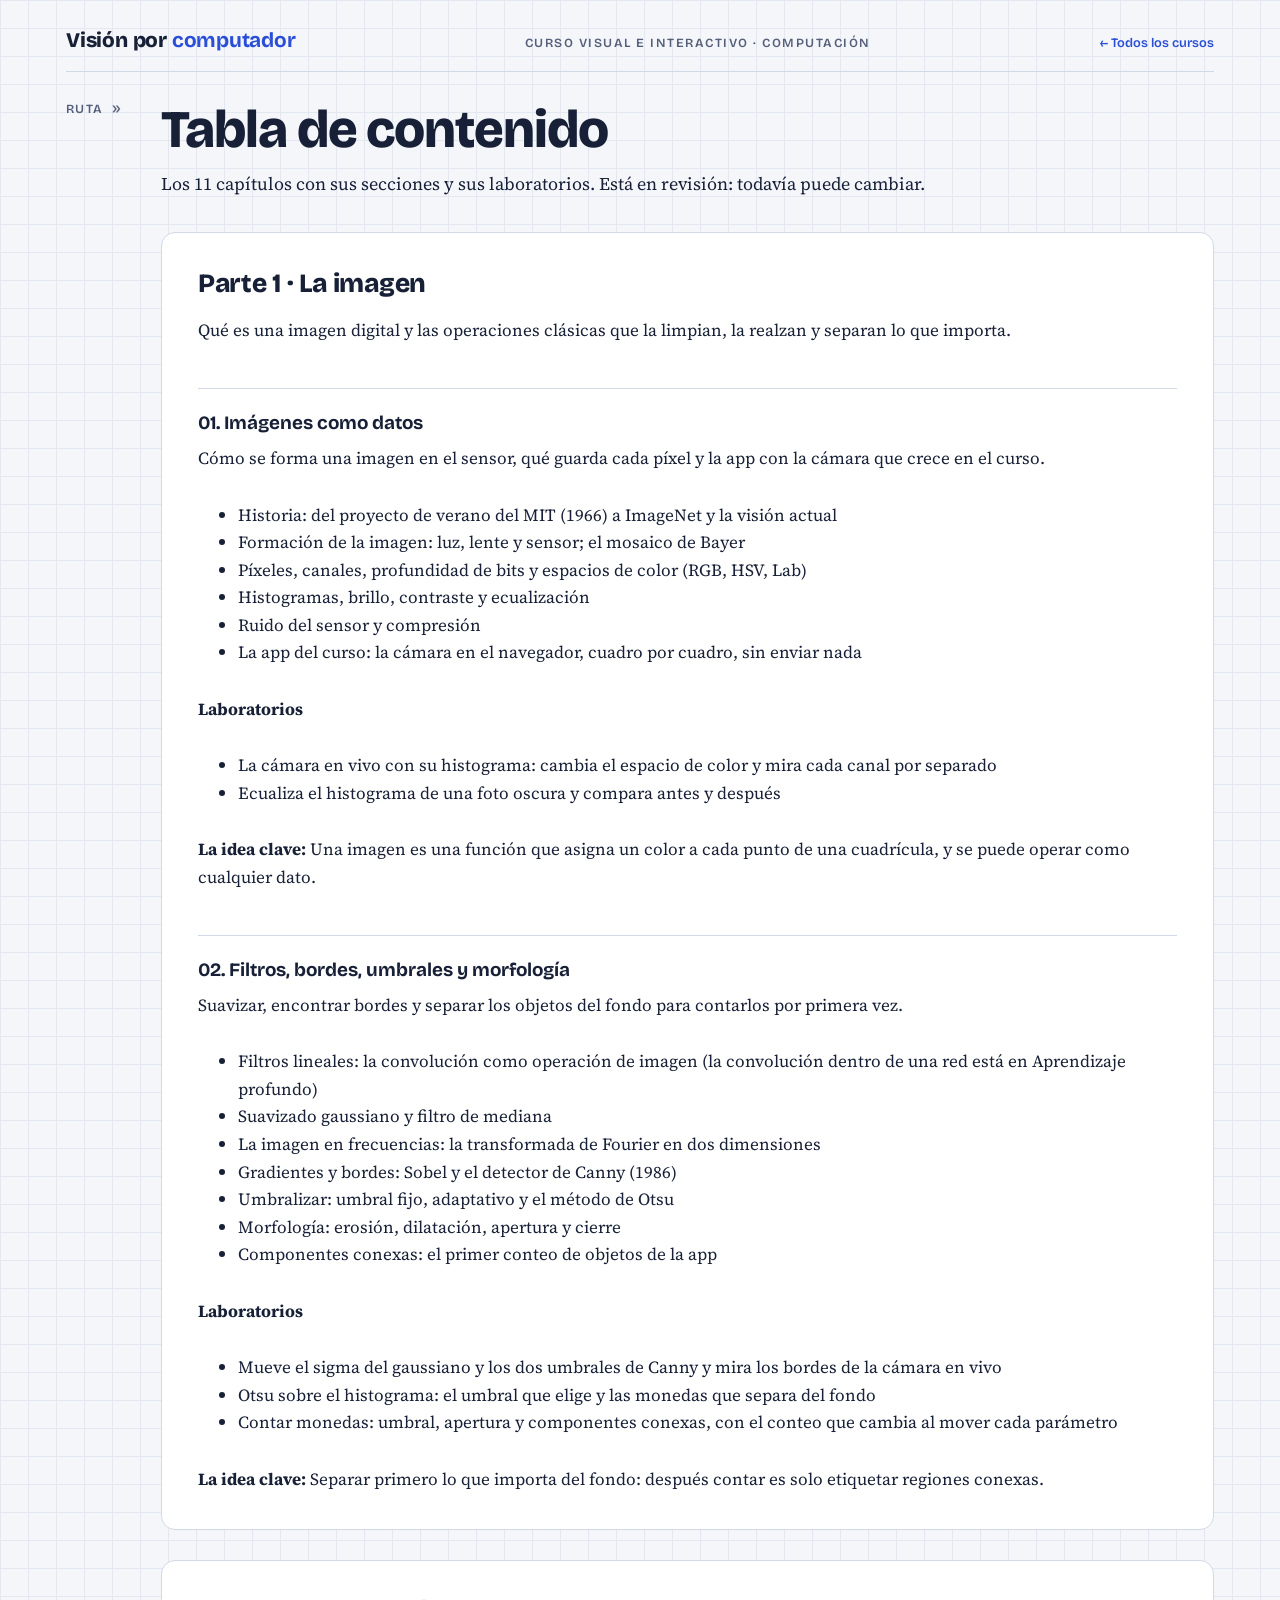
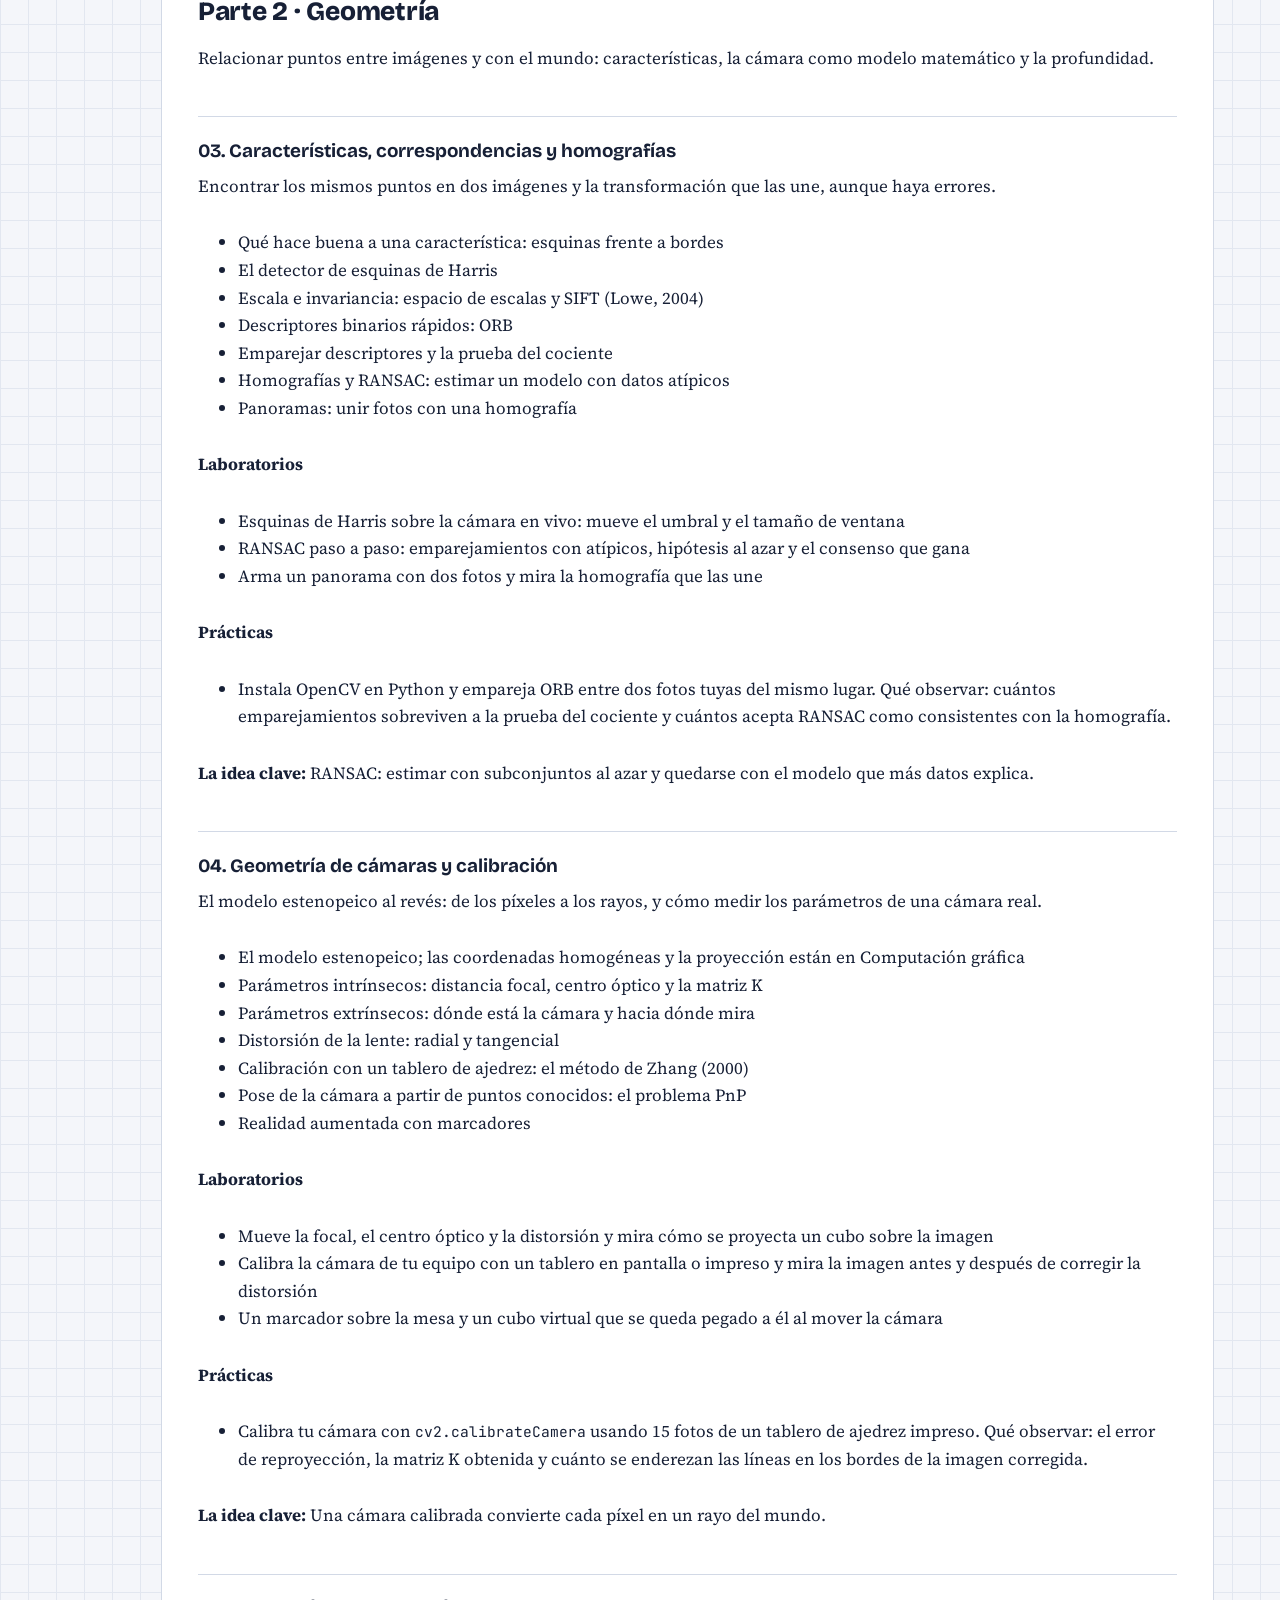
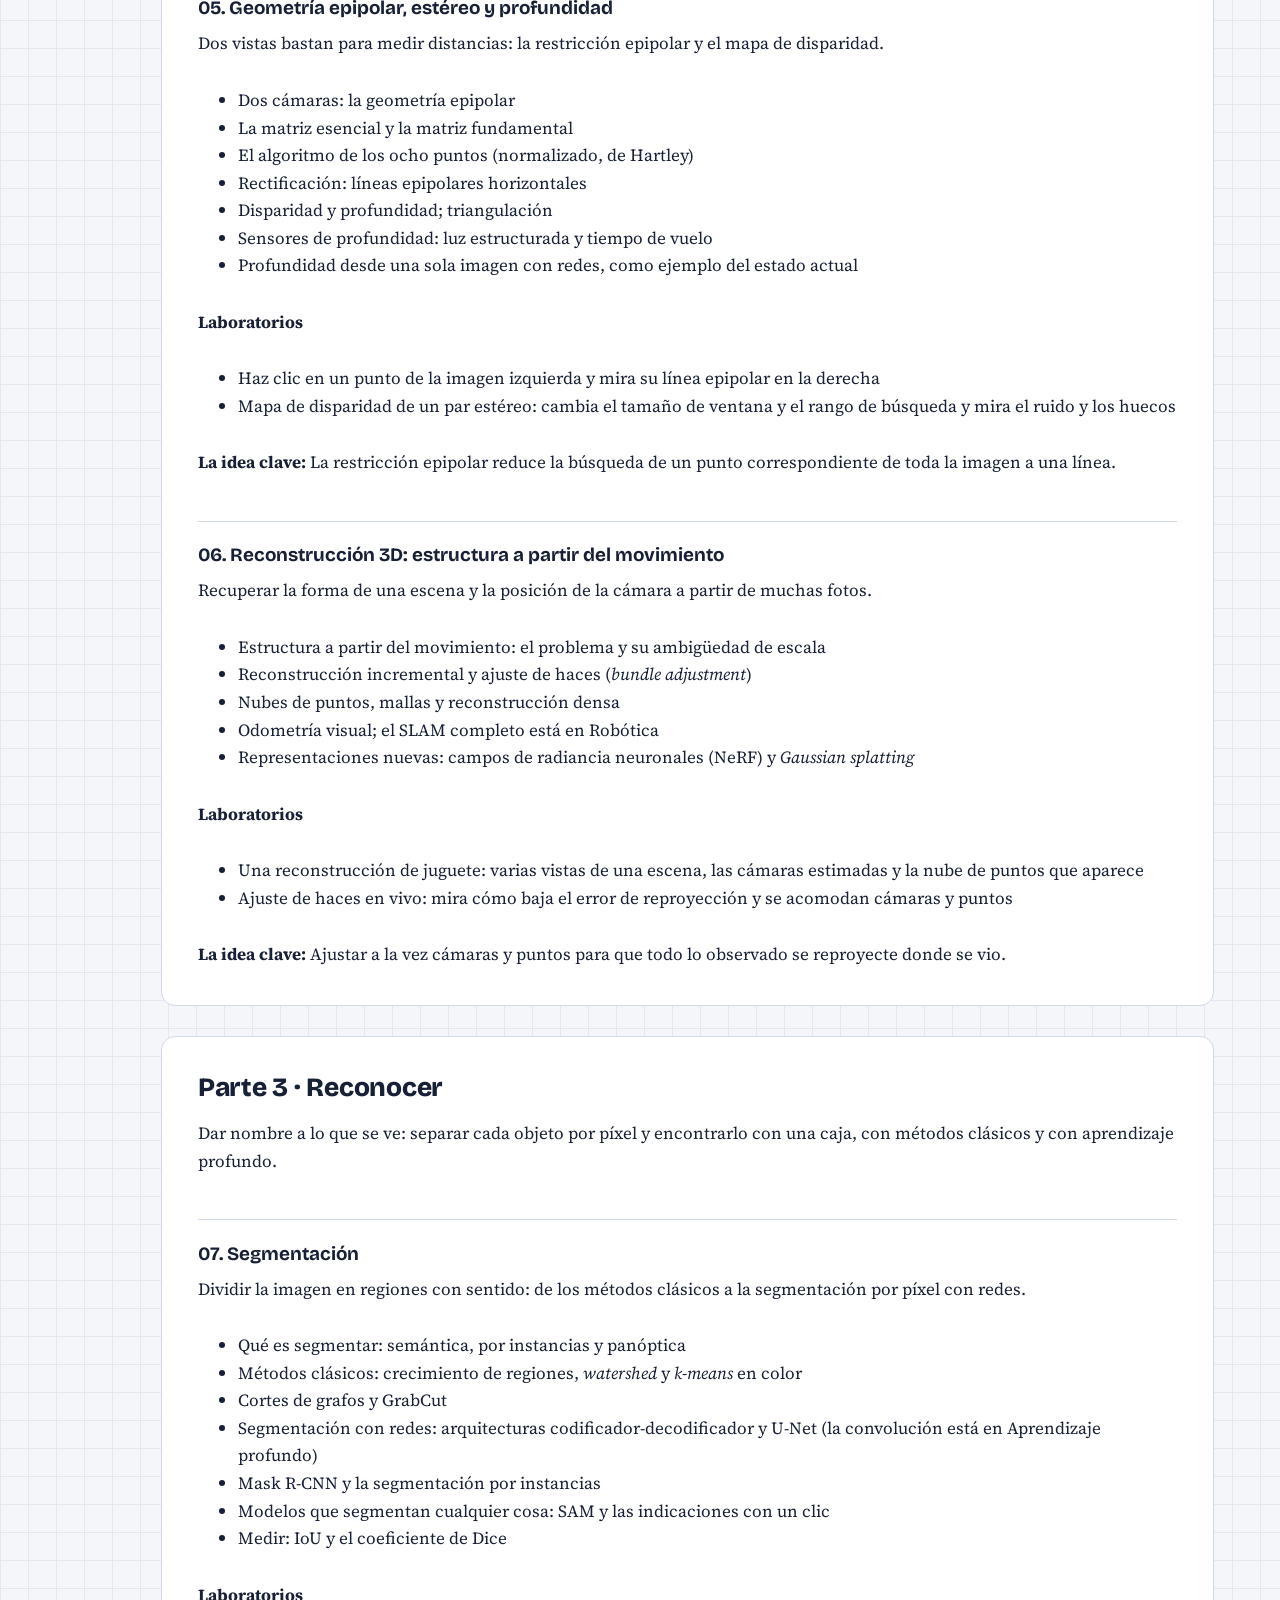
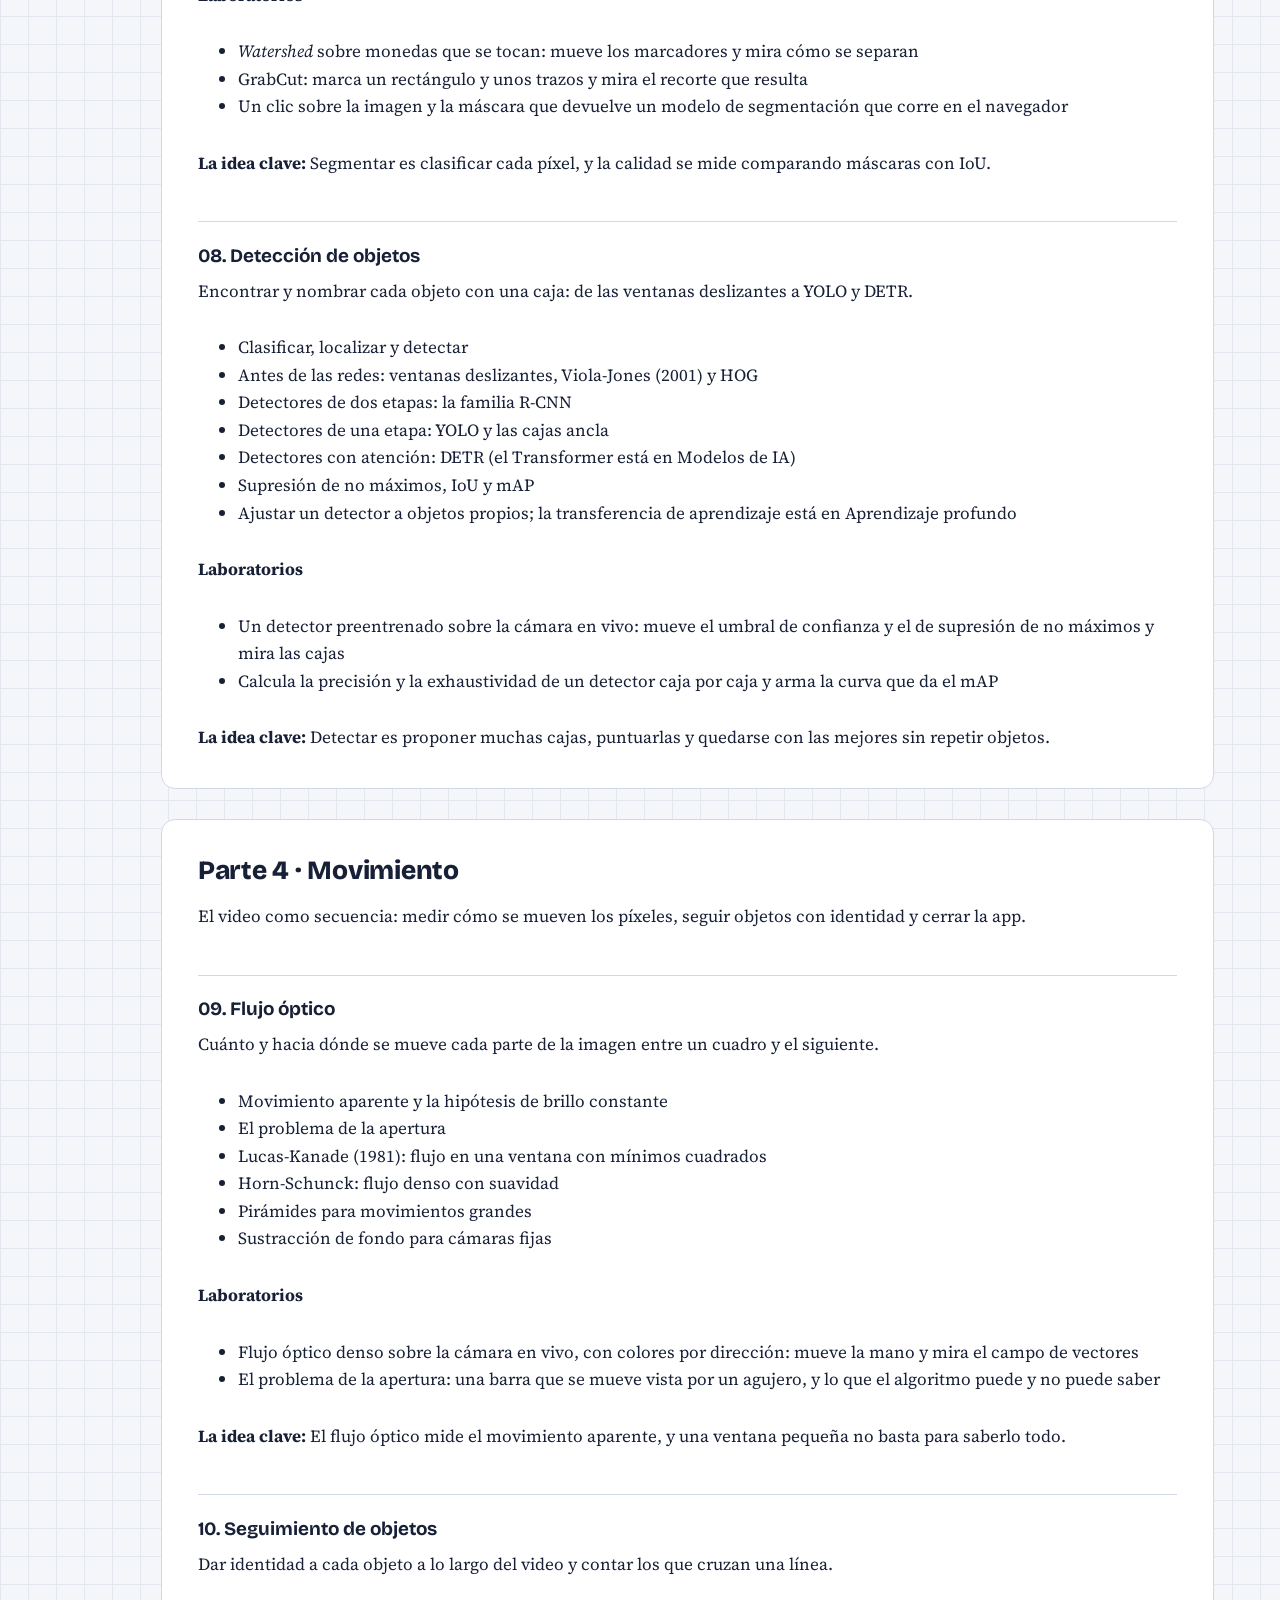
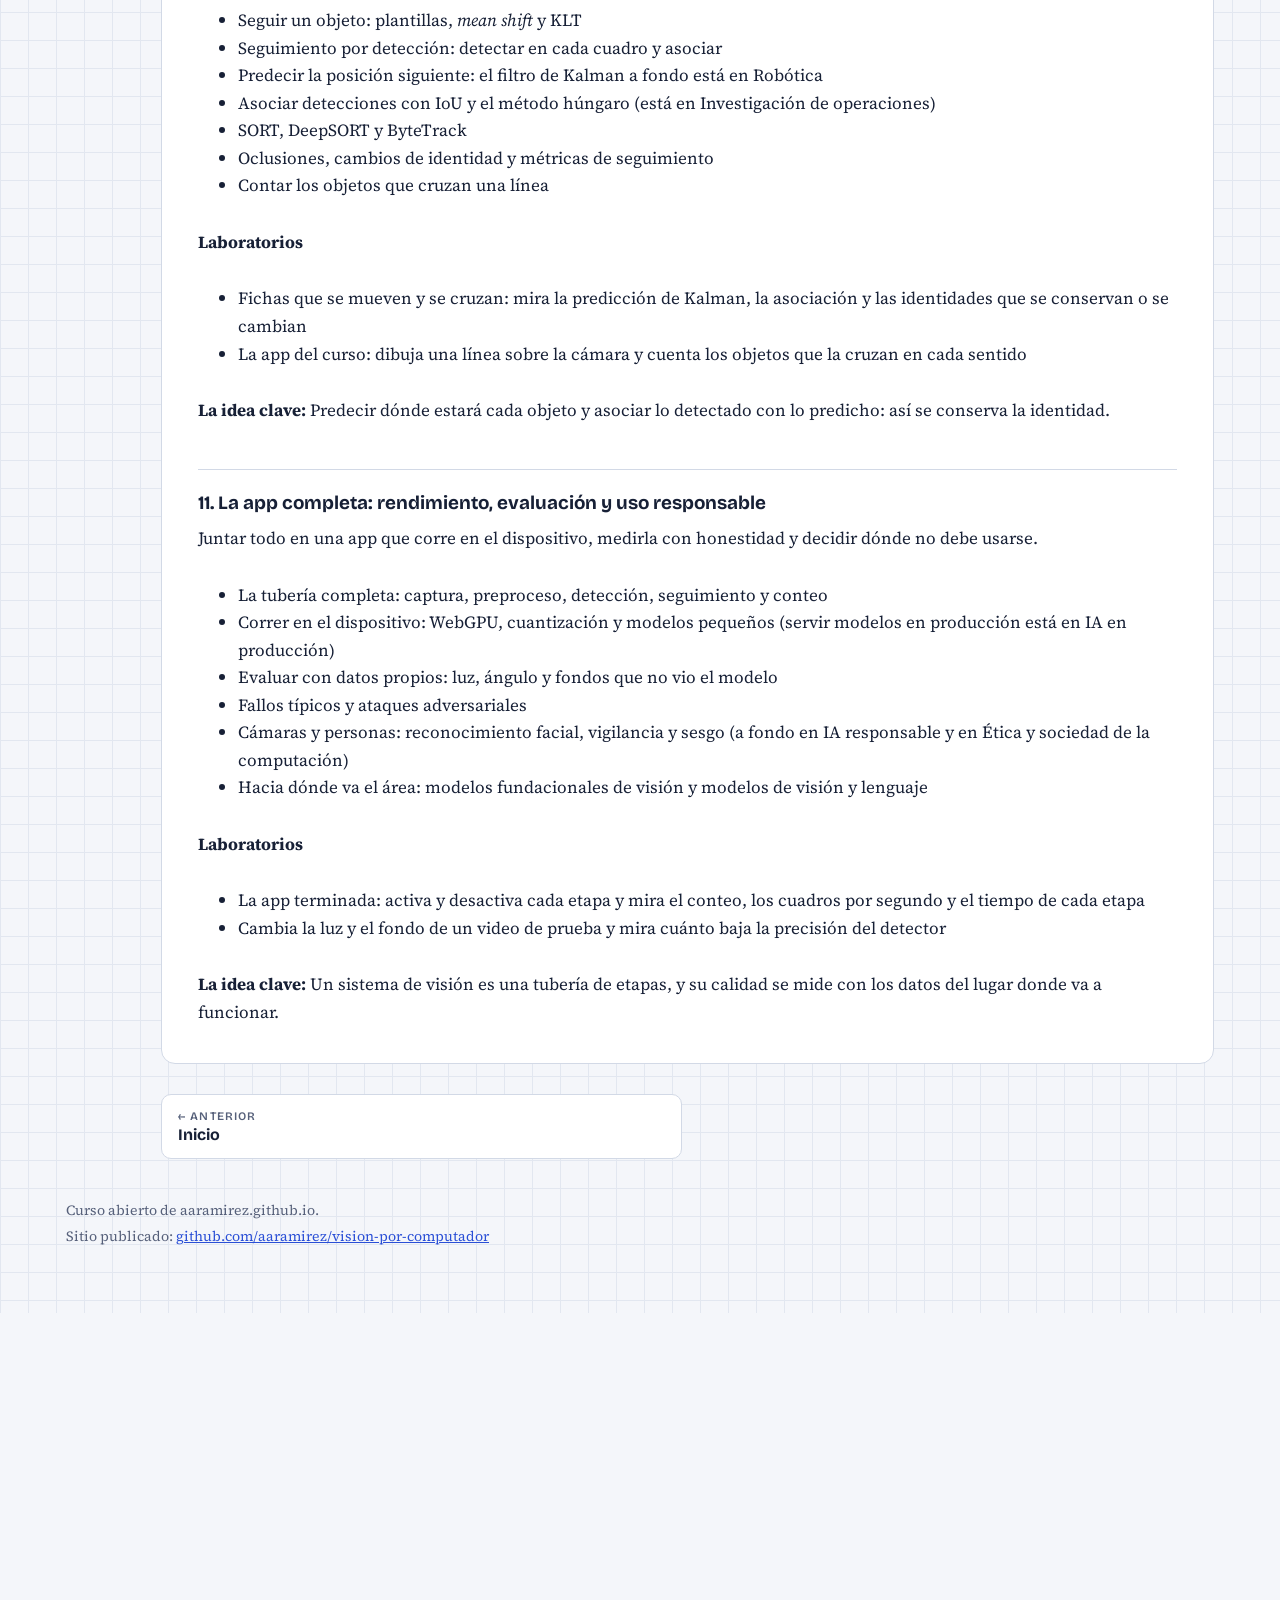
==== temario.html @ 4a485ded "Portada y tabla de contenido para revisión" ====
<!doctype html>
<html lang="es">
<head>
<!-- Google Tag Manager -->
<script>(function(w,d,s,l,i){w[l]=w[l]||[];w[l].push({'gtm.start':
new Date().getTime(),event:'gtm.js'});var f=d.getElementsByTagName(s)[0],
j=d.createElement(s),dl=l!='dataLayer'?'&l='+l:'';j.async=true;j.src=
'https://www.googletagmanager.com/gtm.js?id='+i+dl;f.parentNode.insertBefore(j,f);
})(window,document,'script','dataLayer','GTM-KX76XF8R');</script>
<!-- End Google Tag Manager -->
<meta charset="utf-8">
<meta name="viewport" content="width=device-width, initial-scale=1, viewport-fit=cover">
<title>Tabla de contenido · Visión por computador · Visión por computador</title>
<meta name="claude:viewport-fit-sides" content="cover">
<meta name="description" content="Cómo una computadora interpreta imágenes: filtros y bordes, características y correspondencias, geometría de cámaras y calibración, estéreo y reconstrucción 3D, flujo óptico, seguimiento, segmentación y detección de objetos, con una app que usa la cámara del lector.">
<link rel="preconnect" href="https://fonts.googleapis.com">
<link rel="preconnect" href="https://fonts.gstatic.com" crossorigin>
<link rel="stylesheet" href="https://fonts.googleapis.com/css2?family=Bricolage+Grotesque:opsz,wght@12..96,500;12..96,700;12..96,800&family=JetBrains+Mono:wght@400;600&family=Source+Serif+4:ital,opsz,wght@0,8..60,400;0,8..60,600;1,8..60,400;1,8..60,600&display=swap">
<link rel="stylesheet" href="assets/style.css">
</head>
<body>
<!-- Google Tag Manager (noscript) -->
<noscript><iframe src="https://www.googletagmanager.com/ns.html?id=GTM-KX76XF8R"
height="0" width="0" style="display:none;visibility:hidden"></iframe></noscript>
<!-- End Google Tag Manager (noscript) -->
<div class="wrap" data-page="temario">
<header class="topbar"><a class="brand" href="index.html">Visión por <b>computador</b></a><span class="eyebrow">Curso visual e interactivo · Computación</span><a class="al-sitio" href="https://aaramirez.github.io/">← Todos los cursos</a></header>
<div class="layout">
<nav class="toc" id="toc" aria-label="Ruta de aprendizaje"></nav>
<main>
<header class="page-head"><h1>Tabla de contenido</h1><p class="lede">Los 11 capítulos con sus secciones y sus laboratorios. Está en revisión: todavía puede cambiar.</p></header>
<section><h2>Parte 1 · La imagen</h2><div class="prose"><p>Qué es una imagen digital y las operaciones clásicas que la limpian, la realzan y separan lo que importa.</p><h3>01. Imágenes como datos</h3><p>Cómo se forma una imagen en el sensor, qué guarda cada píxel y la app con la cámara que crece en el curso.</p><ul><li>Historia: del proyecto de verano del MIT (1966) a ImageNet y la visión actual</li><li>Formación de la imagen: luz, lente y sensor; el mosaico de Bayer</li><li>Píxeles, canales, profundidad de bits y espacios de color (RGB, HSV, Lab)</li><li>Histogramas, brillo, contraste y ecualización</li><li>Ruido del sensor y compresión</li><li>La app del curso: la cámara en el navegador, cuadro por cuadro, sin enviar nada</li></ul><p><b>Laboratorios</b></p><ul><li>La cámara en vivo con su histograma: cambia el espacio de color y mira cada canal por separado</li><li>Ecualiza el histograma de una foto oscura y compara antes y después</li></ul><p><b>La idea clave:</b> Una imagen es una función que asigna un color a cada punto de una cuadrícula, y se puede operar como cualquier dato.</p><h3>02. Filtros, bordes, umbrales y morfología</h3><p>Suavizar, encontrar bordes y separar los objetos del fondo para contarlos por primera vez.</p><ul><li>Filtros lineales: la convolución como operación de imagen (la convolución dentro de una red está en Aprendizaje profundo)</li><li>Suavizado gaussiano y filtro de mediana</li><li>La imagen en frecuencias: la transformada de Fourier en dos dimensiones</li><li>Gradientes y bordes: Sobel y el detector de Canny (1986)</li><li>Umbralizar: umbral fijo, adaptativo y el método de Otsu</li><li>Morfología: erosión, dilatación, apertura y cierre</li><li>Componentes conexas: el primer conteo de objetos de la app</li></ul><p><b>Laboratorios</b></p><ul><li>Mueve el sigma del gaussiano y los dos umbrales de Canny y mira los bordes de la cámara en vivo</li><li>Otsu sobre el histograma: el umbral que elige y las monedas que separa del fondo</li><li>Contar monedas: umbral, apertura y componentes conexas, con el conteo que cambia al mover cada parámetro</li></ul><p><b>La idea clave:</b> Separar primero lo que importa del fondo: después contar es solo etiquetar regiones conexas.</p></div></section>
<section><h2>Parte 2 · Geometría</h2><div class="prose"><p>Relacionar puntos entre imágenes y con el mundo: características, la cámara como modelo matemático y la profundidad.</p><h3>03. Características, correspondencias y homografías</h3><p>Encontrar los mismos puntos en dos imágenes y la transformación que las une, aunque haya errores.</p><ul><li>Qué hace buena a una característica: esquinas frente a bordes</li><li>El detector de esquinas de Harris</li><li>Escala e invariancia: espacio de escalas y SIFT (Lowe, 2004)</li><li>Descriptores binarios rápidos: ORB</li><li>Emparejar descriptores y la prueba del cociente</li><li>Homografías y RANSAC: estimar un modelo con datos atípicos</li><li>Panoramas: unir fotos con una homografía</li></ul><p><b>Laboratorios</b></p><ul><li>Esquinas de Harris sobre la cámara en vivo: mueve el umbral y el tamaño de ventana</li><li>RANSAC paso a paso: emparejamientos con atípicos, hipótesis al azar y el consenso que gana</li><li>Arma un panorama con dos fotos y mira la homografía que las une</li></ul><p><b>Prácticas</b></p><ul><li>Instala OpenCV en Python y empareja ORB entre dos fotos tuyas del mismo lugar. Qué observar: cuántos emparejamientos sobreviven a la prueba del cociente y cuántos acepta RANSAC como consistentes con la homografía.</li></ul><p><b>La idea clave:</b> RANSAC: estimar con subconjuntos al azar y quedarse con el modelo que más datos explica.</p><h3>04. Geometría de cámaras y calibración</h3><p>El modelo estenopeico al revés: de los píxeles a los rayos, y cómo medir los parámetros de una cámara real.</p><ul><li>El modelo estenopeico; las coordenadas homogéneas y la proyección están en Computación gráfica</li><li>Parámetros intrínsecos: distancia focal, centro óptico y la matriz K</li><li>Parámetros extrínsecos: dónde está la cámara y hacia dónde mira</li><li>Distorsión de la lente: radial y tangencial</li><li>Calibración con un tablero de ajedrez: el método de Zhang (2000)</li><li>Pose de la cámara a partir de puntos conocidos: el problema PnP</li><li>Realidad aumentada con marcadores</li></ul><p><b>Laboratorios</b></p><ul><li>Mueve la focal, el centro óptico y la distorsión y mira cómo se proyecta un cubo sobre la imagen</li><li>Calibra la cámara de tu equipo con un tablero en pantalla o impreso y mira la imagen antes y después de corregir la distorsión</li><li>Un marcador sobre la mesa y un cubo virtual que se queda pegado a él al mover la cámara</li></ul><p><b>Prácticas</b></p><ul><li>Calibra tu cámara con <code>cv2.calibrateCamera</code> usando 15 fotos de un tablero de ajedrez impreso. Qué observar: el error de reproyección, la matriz K obtenida y cuánto se enderezan las líneas en los bordes de la imagen corregida.</li></ul><p><b>La idea clave:</b> Una cámara calibrada convierte cada píxel en un rayo del mundo.</p><h3>05. Geometría epipolar, estéreo y profundidad</h3><p>Dos vistas bastan para medir distancias: la restricción epipolar y el mapa de disparidad.</p><ul><li>Dos cámaras: la geometría epipolar</li><li>La matriz esencial y la matriz fundamental</li><li>El algoritmo de los ocho puntos (normalizado, de Hartley)</li><li>Rectificación: líneas epipolares horizontales</li><li>Disparidad y profundidad; triangulación</li><li>Sensores de profundidad: luz estructurada y tiempo de vuelo</li><li>Profundidad desde una sola imagen con redes, como ejemplo del estado actual</li></ul><p><b>Laboratorios</b></p><ul><li>Haz clic en un punto de la imagen izquierda y mira su línea epipolar en la derecha</li><li>Mapa de disparidad de un par estéreo: cambia el tamaño de ventana y el rango de búsqueda y mira el ruido y los huecos</li></ul><p><b>La idea clave:</b> La restricción epipolar reduce la búsqueda de un punto correspondiente de toda la imagen a una línea.</p><h3>06. Reconstrucción 3D: estructura a partir del movimiento</h3><p>Recuperar la forma de una escena y la posición de la cámara a partir de muchas fotos.</p><ul><li>Estructura a partir del movimiento: el problema y su ambigüedad de escala</li><li>Reconstrucción incremental y ajuste de haces (<i>bundle adjustment</i>)</li><li>Nubes de puntos, mallas y reconstrucción densa</li><li>Odometría visual; el SLAM completo está en Robótica</li><li>Representaciones nuevas: campos de radiancia neuronales (NeRF) y <i>Gaussian splatting</i></li></ul><p><b>Laboratorios</b></p><ul><li>Una reconstrucción de juguete: varias vistas de una escena, las cámaras estimadas y la nube de puntos que aparece</li><li>Ajuste de haces en vivo: mira cómo baja el error de reproyección y se acomodan cámaras y puntos</li></ul><p><b>La idea clave:</b> Ajustar a la vez cámaras y puntos para que todo lo observado se reproyecte donde se vio.</p></div></section>
<section><h2>Parte 3 · Reconocer</h2><div class="prose"><p>Dar nombre a lo que se ve: separar cada objeto por píxel y encontrarlo con una caja, con métodos clásicos y con aprendizaje profundo.</p><h3>07. Segmentación</h3><p>Dividir la imagen en regiones con sentido: de los métodos clásicos a la segmentación por píxel con redes.</p><ul><li>Qué es segmentar: semántica, por instancias y panóptica</li><li>Métodos clásicos: crecimiento de regiones, <i>watershed</i> y <i>k-means</i> en color</li><li>Cortes de grafos y GrabCut</li><li>Segmentación con redes: arquitecturas codificador-decodificador y U-Net (la convolución está en Aprendizaje profundo)</li><li>Mask R-CNN y la segmentación por instancias</li><li>Modelos que segmentan cualquier cosa: SAM y las indicaciones con un clic</li><li>Medir: IoU y el coeficiente de Dice</li></ul><p><b>Laboratorios</b></p><ul><li><i>Watershed</i> sobre monedas que se tocan: mueve los marcadores y mira cómo se separan</li><li>GrabCut: marca un rectángulo y unos trazos y mira el recorte que resulta</li><li>Un clic sobre la imagen y la máscara que devuelve un modelo de segmentación que corre en el navegador</li></ul><p><b>La idea clave:</b> Segmentar es clasificar cada píxel, y la calidad se mide comparando máscaras con IoU.</p><h3>08. Detección de objetos</h3><p>Encontrar y nombrar cada objeto con una caja: de las ventanas deslizantes a YOLO y DETR.</p><ul><li>Clasificar, localizar y detectar</li><li>Antes de las redes: ventanas deslizantes, Viola-Jones (2001) y HOG</li><li>Detectores de dos etapas: la familia R-CNN</li><li>Detectores de una etapa: YOLO y las cajas ancla</li><li>Detectores con atención: DETR (el Transformer está en Modelos de IA)</li><li>Supresión de no máximos, IoU y mAP</li><li>Ajustar un detector a objetos propios; la transferencia de aprendizaje está en Aprendizaje profundo</li></ul><p><b>Laboratorios</b></p><ul><li>Un detector preentrenado sobre la cámara en vivo: mueve el umbral de confianza y el de supresión de no máximos y mira las cajas</li><li>Calcula la precisión y la exhaustividad de un detector caja por caja y arma la curva que da el mAP</li></ul><p><b>La idea clave:</b> Detectar es proponer muchas cajas, puntuarlas y quedarse con las mejores sin repetir objetos.</p></div></section>
<section><h2>Parte 4 · Movimiento</h2><div class="prose"><p>El video como secuencia: medir cómo se mueven los píxeles, seguir objetos con identidad y cerrar la app.</p><h3>09. Flujo óptico</h3><p>Cuánto y hacia dónde se mueve cada parte de la imagen entre un cuadro y el siguiente.</p><ul><li>Movimiento aparente y la hipótesis de brillo constante</li><li>El problema de la apertura</li><li>Lucas-Kanade (1981): flujo en una ventana con mínimos cuadrados</li><li>Horn-Schunck: flujo denso con suavidad</li><li>Pirámides para movimientos grandes</li><li>Sustracción de fondo para cámaras fijas</li></ul><p><b>Laboratorios</b></p><ul><li>Flujo óptico denso sobre la cámara en vivo, con colores por dirección: mueve la mano y mira el campo de vectores</li><li>El problema de la apertura: una barra que se mueve vista por un agujero, y lo que el algoritmo puede y no puede saber</li></ul><p><b>La idea clave:</b> El flujo óptico mide el movimiento aparente, y una ventana pequeña no basta para saberlo todo.</p><h3>10. Seguimiento de objetos</h3><p>Dar identidad a cada objeto a lo largo del video y contar los que cruzan una línea.</p><ul><li>Seguir un objeto: plantillas, <i>mean shift</i> y KLT</li><li>Seguimiento por detección: detectar en cada cuadro y asociar</li><li>Predecir la posición siguiente: el filtro de Kalman a fondo está en Robótica</li><li>Asociar detecciones con IoU y el método húngaro (está en Investigación de operaciones)</li><li>SORT, DeepSORT y ByteTrack</li><li>Oclusiones, cambios de identidad y métricas de seguimiento</li><li>Contar los objetos que cruzan una línea</li></ul><p><b>Laboratorios</b></p><ul><li>Fichas que se mueven y se cruzan: mira la predicción de Kalman, la asociación y las identidades que se conservan o se cambian</li><li>La app del curso: dibuja una línea sobre la cámara y cuenta los objetos que la cruzan en cada sentido</li></ul><p><b>La idea clave:</b> Predecir dónde estará cada objeto y asociar lo detectado con lo predicho: así se conserva la identidad.</p><h3>11. La app completa: rendimiento, evaluación y uso responsable</h3><p>Juntar todo en una app que corre en el dispositivo, medirla con honestidad y decidir dónde no debe usarse.</p><ul><li>La tubería completa: captura, preproceso, detección, seguimiento y conteo</li><li>Correr en el dispositivo: WebGPU, cuantización y modelos pequeños (servir modelos en producción está en IA en producción)</li><li>Evaluar con datos propios: luz, ángulo y fondos que no vio el modelo</li><li>Fallos típicos y ataques adversariales</li><li>Cámaras y personas: reconocimiento facial, vigilancia y sesgo (a fondo en IA responsable y en Ética y sociedad de la computación)</li><li>Hacia dónde va el área: modelos fundacionales de visión y modelos de visión y lenguaje</li></ul><p><b>Laboratorios</b></p><ul><li>La app terminada: activa y desactiva cada etapa y mira el conteo, los cuadros por segundo y el tiempo de cada etapa</li><li>Cambia la luz y el fondo de un video de prueba y mira cuánto baja la precisión del detector</li></ul><p><b>La idea clave:</b> Un sistema de visión es una tubería de etapas, y su calidad se mide con los datos del lugar donde va a funcionar.</p></div></section>
<nav class="pager" id="pager" aria-label="Capítulo anterior y siguiente"></nav>
</main>
</div>
<footer><span>Curso abierto de aaramirez.github.io.</span><span>Sitio publicado: <a href="https://github.com/aaramirez/vision-por-computador" target="_blank" rel="noopener">github.com/aaramirez/vision-por-computador</a></span></footer>
</div>
<script src="assets/lab.js"></script>

</body>
</html>
---- assets/style.css ----
/* Cuaderno cuadriculado: índice lateral fijo (ruta de aprendizaje) + columna de lectura con laboratorios interactivos */
:root{
  --paper:#f4f6fa; --card:#ffffff; --ink:#172036; --muted:#56607a; --line:#d2d9e6; --grid:#e2e7f0;
  --accent:#2a4fd6; --accent-soft:#e4eaff; --warm:#d4492f; --warm-soft:#fde7e1; --good:#16845a; --good-soft:#dff3ea;
  --mark:rgba(255,206,46,.5);
  --f-display:"Bricolage Grotesque","Segoe UI",system-ui,sans-serif;
  --f-body:"Source Serif 4",Georgia,"Times New Roman",serif;
  --f-mono:"JetBrains Mono",ui-monospace,Consolas,monospace;
}
@media (prefers-color-scheme: dark){
  :root:not([data-theme="light"]){
    --paper:#0e1422; --card:#151d2f; --ink:#e5eaf6; --muted:#9ba6c3; --line:#2b3651; --grid:#1b2438;
    --accent:#8aa4ff; --accent-soft:#1e2a4d; --warm:#ff8166; --warm-soft:#3a2026; --good:#55cf98; --good-soft:#163328;
    --mark:rgba(240,196,40,.32); color-scheme:dark;
  }
}
:root[data-theme="dark"]{
  --paper:#0e1422; --card:#151d2f; --ink:#e5eaf6; --muted:#9ba6c3; --line:#2b3651; --grid:#1b2438;
  --accent:#8aa4ff; --accent-soft:#1e2a4d; --warm:#ff8166; --warm-soft:#3a2026; --good:#55cf98; --good-soft:#163328;
  --mark:rgba(240,196,40,.32); color-scheme:dark;
}
*{box-sizing:border-box}
html{scroll-behavior:smooth;scroll-padding-top:72px}
@media (prefers-reduced-motion: reduce){html{scroll-behavior:auto}}
body{
  margin:0;background-color:var(--paper);color:var(--ink);
  background-image:linear-gradient(var(--grid) 1px,transparent 1px),linear-gradient(90deg,var(--grid) 1px,transparent 1px);
  background-size:28px 28px;
  font:400 17px/1.62 var(--f-body);
}
body::before{content:"";position:fixed;inset:0 0 auto;height:env(safe-area-inset-top,0px);z-index:10;background:var(--paper)}
a{color:var(--accent)}
a:focus-visible,button:focus-visible,input:focus-visible,summary:focus-visible{outline:2px solid var(--accent);outline-offset:2px;border-radius:4px}
.wrap{max-width:1180px;margin:0 auto;padding-left:max(16px,env(safe-area-inset-left,0px));padding-right:max(16px,env(safe-area-inset-right,0px));padding-block:28px 64px}
h1,h2,h3{font-family:var(--f-display);text-wrap:balance;line-height:1.12;margin:0}
h1{font-size:clamp(2rem,5vw,3.3rem);font-weight:800;letter-spacing:-.02em}
h2{font-size:clamp(1.6rem,3.4vw,2.2rem);font-weight:800;letter-spacing:-.01em}
h3{font-size:1.18rem;font-weight:700}
p{margin:0}
var,.v{font-family:var(--f-body);font-style:italic}
.bf{font-weight:700;font-style:normal}
code,.mono{font-family:var(--f-mono);font-size:.86em}
.hl{background:linear-gradient(transparent 58%,var(--mark) 58%);padding:0 .1em}
.eyebrow{font-family:var(--f-display);font-weight:600;font-size:.78rem;letter-spacing:.12em;text-transform:uppercase;color:var(--muted)}

/* Hero */
.hero{display:grid;gap:18px;padding-block:12px 34px}
.hero .lede{font-size:1.15rem;color:var(--ink)}
.eq-hero{display:flex;flex-wrap:wrap;align-items:flex-start;gap:6px 10px;margin-top:8px;padding:22px 20px 16px;background:var(--card);border:1px solid var(--line);border-radius:12px}
.eq-hero .op{font:400 clamp(2rem,6vw,3.4rem)/1 var(--f-body);color:var(--muted);padding-top:2px}
.tk{display:grid;justify-items:center;gap:6px;text-decoration:none;color:var(--ink);padding:2px 6px 6px;border-radius:8px;transition:background .15s}
.tk:hover{background:var(--accent-soft)}
.tk .sym{font:italic 600 clamp(2rem,6vw,3.4rem)/1 var(--f-body);color:var(--accent)}
.tk .sym.bf{font-style:normal}
.tk .lab{font:600 .72rem/1.2 var(--f-display);letter-spacing:.06em;text-transform:uppercase;color:var(--muted);text-align:center;border-top:2px solid var(--accent);padding-top:5px}
.eq-hero .train{flex-basis:100%;font-size:.98rem;color:var(--muted);border-top:1px dashed var(--line);padding-top:12px;margin-top:6px}

/* Layout */
.layout{display:grid;grid-template-columns:230px minmax(0,1fr);gap:40px;align-items:start}
.toc{position:sticky;top:calc(env(safe-area-inset-top,0px) + 16px);display:grid;gap:14px;font-family:var(--f-display)}
.toc ol{list-style:none;margin:0;padding:0;display:grid;gap:2px}
.toc a{display:grid;grid-template-columns:28px 1fr 16px;align-items:center;gap:6px;padding:7px 8px;border-radius:7px;color:var(--ink);text-decoration:none;font-size:.95rem;font-weight:500}
.toc a:hover{background:var(--card)}
.toc a.active{background:var(--card);box-shadow:inset 3px 0 0 var(--accent)}
.toc .n{font-family:var(--f-mono);font-size:.75rem;color:var(--muted)}
.toc .ck{width:14px;height:14px;border-radius:50%;border:1.5px solid var(--line)}
.toc a.done .ck{background:var(--good);border-color:var(--good)}
.prog{display:grid;gap:6px;font-size:.82rem;color:var(--muted)}
.prog .bar{height:6px;background:var(--line);border-radius:3px;overflow:hidden}
.prog .bar i{display:block;height:100%;width:0;background:var(--good);transition:width .3s}
@media (max-width:900px){
  .layout{grid-template-columns:minmax(0,1fr);gap:20px}
  .toc{top:env(safe-area-inset-top,0px);z-index:5;background:var(--paper);margin-inline:-16px;padding:8px 16px;border-bottom:1px solid var(--line)}
  .toc .ruta>summary{display:flex;align-items:baseline;gap:10px;cursor:pointer;padding:4px 0}
  .toc .ruta>summary .aqui{min-width:0;font-size:.92rem;font-weight:600;color:var(--ink);white-space:nowrap;overflow:hidden;text-overflow:ellipsis}
  .toc .ruta>summary::after{content:"▾";margin-left:auto;color:var(--muted)}
  .toc .ruta[open]>summary::after{content:"▴"}
  .toc .ruta[open]{max-height:72vh;overflow-y:auto;padding-bottom:8px}
}

/* Secciones */
main{display:grid;gap:30px;min-width:0}
section{background:var(--card);border:1px solid var(--line);border-radius:14px;padding:clamp(20px,4vw,36px);display:grid;gap:18px;min-width:0}
.sec-head{display:grid;gap:6px}
.sec-head .num{font:600 .8rem var(--f-mono);color:var(--accent)}
.prose{display:grid;gap:12px}
.cards{display:grid;grid-template-columns:repeat(auto-fit,minmax(min(100%,200px),1fr));gap:12px}
.fact{border:1px solid var(--line);border-radius:10px;padding:14px 16px;display:grid;gap:6px;align-content:start;background:var(--paper)}
.fact h3{font-size:1rem}
.fact .ex{font-family:var(--f-mono);font-size:.85rem;color:var(--accent)}
.fact p{font-size:.94rem}
.eq{font-size:1.25rem;padding:12px 16px;background:var(--paper);border-radius:8px;overflow-x:auto;white-space:nowrap}
.eq small{font-size:.8rem;color:var(--muted);font-family:var(--f-display);margin-left:10px;white-space:normal}
.ml{border-left:4px solid var(--good);background:var(--good-soft);padding:12px 16px;border-radius:0 8px 8px 0;display:grid;gap:4px}
.ml>b{font-family:var(--f-display);font-size:.78rem;letter-spacing:.1em;text-transform:uppercase;color:var(--good)}
.tbl{overflow-x:auto}
table{border-collapse:collapse;width:100%;font-size:.94rem}
th,td{text-align:left;padding:8px 10px;border-bottom:1px solid var(--line);vertical-align:top}
th{font-family:var(--f-display);font-size:.82rem;letter-spacing:.02em;color:var(--muted);font-weight:600}
td.num,th.num{text-align:right;font-family:var(--f-mono);font-variant-numeric:tabular-nums}
td .sym{font-size:1.2rem}

/* Laboratorios */
.lab{border:1.5px solid var(--accent);border-radius:12px;padding:16px;display:grid;gap:14px;min-width:0}
.lab-title{display:flex;align-items:baseline;gap:10px;flex-wrap:wrap}
.lab-title .tag{font:700 .7rem var(--f-display);letter-spacing:.12em;text-transform:uppercase;background:var(--accent);color:var(--card);padding:3px 8px;border-radius:4px}
.lab-title h3{font-size:1.05rem}
.lab canvas{width:100%;display:block;border-radius:8px;background:var(--card)}
.lab .hint{font-size:.9rem;color:var(--muted)}
.ctls{display:grid;grid-template-columns:repeat(auto-fit,minmax(min(100%,210px),1fr));gap:10px 18px}
.ctl{display:grid;grid-template-columns:1fr auto;align-items:center;gap:2px 10px;font:500 .86rem var(--f-display)}
.ctl input[type=range]{grid-column:1/-1;width:100%;accent-color:var(--accent)}
.ctl output{font-family:var(--f-mono);font-size:.85rem;color:var(--accent);font-variant-numeric:tabular-nums}
.btns{display:flex;flex-wrap:wrap;gap:6px}
button{font:600 .86rem var(--f-display);border:1px solid var(--line);background:var(--paper);color:var(--ink);padding:7px 12px;border-radius:7px;cursor:pointer}
button:hover{border-color:var(--accent)}
button[aria-pressed="true"]{background:var(--accent);color:var(--card);border-color:var(--accent)}
button.primary{background:var(--accent);color:var(--card);border-color:var(--accent)}
.readout{font-family:var(--f-mono);font-size:.88rem;background:var(--paper);border-radius:8px;padding:10px 12px;display:grid;gap:3px;font-variant-numeric:tabular-nums;overflow-x:auto}
.readout .big{font-size:1.05rem;color:var(--accent);font-weight:600}
.readout .warn{color:var(--warm);font-weight:600}
.readout .ok{color:var(--good);font-weight:600}
.split{display:grid;grid-template-columns:minmax(0,1.3fr) minmax(0,1fr);gap:16px;align-items:start}
@media (max-width:640px){.split{grid-template-columns:minmax(0,1fr)}}

/* Fracción */
.fbar{display:flex;height:34px;border-radius:6px;overflow:hidden;border:1px solid var(--line);gap:2px;background:var(--line)}
.fbar span{flex:1;background:var(--card)}
.fbar span.on{background:var(--accent)}
.trio{display:flex;flex-wrap:wrap;gap:8px 22px;align-items:baseline;font-family:var(--f-mono);font-size:1.25rem}
.trio em{font-style:normal;font-family:var(--f-display);font-size:.75rem;color:var(--muted);display:block;letter-spacing:.06em;text-transform:uppercase}

/* Matriz de confusión */
.cm{display:grid;grid-template-columns:auto 1fr 1fr;gap:4px;font-family:var(--f-display);font-size:.82rem;max-width:380px}
.cm .h{color:var(--muted);text-align:center;align-self:end;padding:4px}
.cm .rh{color:var(--muted);align-self:center;padding-right:6px;text-align:right}
.cm label{display:grid;gap:2px;padding:8px;border-radius:8px;font-weight:600}
.cm label.t{background:var(--good-soft)} .cm label.f{background:var(--warm-soft)}
.cm input{width:100%;font:600 1rem var(--f-mono);padding:4px 6px;border:1px solid var(--line);border-radius:5px;background:var(--card);color:var(--ink)}
.meters{display:grid;gap:8px}
.meter{display:grid;grid-template-columns:110px 1fr 58px;gap:8px;align-items:center;font-size:.86rem;font-family:var(--f-display)}
.meter .track{height:10px;background:var(--paper);border-radius:5px;overflow:hidden;border:1px solid var(--line)}
.meter .track i{display:block;height:100%;background:var(--accent)}
.meter output{font-family:var(--f-mono);text-align:right;font-variant-numeric:tabular-nums}

/* Multiplicación de matrices */
.mm{display:flex;flex-wrap:wrap;align-items:center;gap:12px;font-family:var(--f-mono);overflow-x:auto}
.mat{display:grid;gap:3px;padding:6px 8px;border-left:2px solid var(--ink);border-right:2px solid var(--ink);border-radius:6px}
.mat span{min-width:36px;text-align:center;padding:5px 4px;border-radius:5px;font-variant-numeric:tabular-nums}
.mat span.row{background:var(--accent-soft);color:var(--accent);font-weight:600}
.mat span.col{background:var(--warm-soft);color:var(--warm);font-weight:600}
.mat span.cell{background:var(--good-soft);color:var(--good);font-weight:600}
.mat span.q{color:var(--muted)}
.mm .x{font-size:1.3rem;color:var(--muted)}
.mm .dim{display:block;text-align:center;font-size:.72rem;color:var(--muted)}

/* Cadena */
.chain{display:flex;flex-wrap:wrap;align-items:center;gap:8px;font-family:var(--f-mono);font-size:.9rem}
.chain .box{border:1.5px solid var(--ink);border-radius:8px;padding:8px 12px;background:var(--card);text-align:center}
.chain .box small{display:block;font-family:var(--f-display);color:var(--muted);font-size:.72rem}
.chain .arr{color:var(--muted);text-align:center;font-size:.8rem}
.chain .arr b{display:block;color:var(--warm);font-weight:600}

/* Neurona */
.neuron svg{width:100%;height:auto;display:block}
.neuron text{font-family:var(--f-mono);font-size:13px;fill:var(--ink)}
.neuron .lbl{font-family:var(--f-display);font-size:11px;fill:var(--muted);letter-spacing:.05em}
.legend{display:flex;flex-wrap:wrap;gap:14px;font:500 .82rem var(--f-display);color:var(--muted)}
.legend i{display:inline-block;width:11px;height:11px;border-radius:50%;margin-right:5px;vertical-align:-1px}

/* Softmax */
.sm{display:grid;gap:8px}
.sm-row{display:grid;grid-template-columns:70px 1fr 64px;gap:10px;align-items:center;font:500 .9rem var(--f-display)}
.sm-row .track{height:22px;background:var(--paper);border:1px solid var(--line);border-radius:5px;overflow:hidden}
.sm-row .track i{display:block;height:100%;background:var(--accent);transition:width .15s}
.sm-row output{font-family:var(--f-mono);text-align:right}

/* Pasos */
.steps{list-style:none;margin:0;padding:0;display:grid;gap:8px;counter-reset:st}
.steps li{counter-increment:st;display:grid;grid-template-columns:34px 1fr;gap:10px;align-items:start}
.steps li::before{content:counter(st);font:700 .9rem var(--f-mono);color:var(--card);background:var(--ink);border-radius:50%;width:28px;height:28px;display:grid;place-items:center}

/* Quiz */
.quiz{display:grid;gap:8px}
.quiz h3{font-size:.8rem;letter-spacing:.12em;text-transform:uppercase;color:var(--muted)}
details{border:1px dashed var(--line);border-radius:8px;padding:10px 14px;background:var(--paper)}
summary{cursor:pointer;font-weight:600}
details p{margin-top:8px;color:var(--good);font-family:var(--f-mono);font-size:.9rem}

/* Videos */
.vids{display:flex;flex-wrap:wrap;gap:8px;align-items:center}
.vids>span{font:600 .74rem var(--f-display);letter-spacing:.1em;text-transform:uppercase;color:var(--muted);margin-right:4px}
.vid{display:inline-flex;align-items:center;gap:7px;font:500 .86rem var(--f-display);text-decoration:none;color:var(--ink);border:1px solid var(--line);border-radius:999px;padding:5px 12px 5px 9px;background:var(--paper)}
.vid::before{content:"";width:0;height:0;border-left:8px solid var(--warm);border-top:5px solid transparent;border-bottom:5px solid transparent}
.vid:hover{border-color:var(--warm)}
.vid small{color:var(--muted);font-size:.74rem}
.chan{display:grid;grid-template-columns:repeat(auto-fit,minmax(min(100%,250px),1fr));gap:12px}
.chan a{display:grid;gap:4px;text-decoration:none;color:var(--ink);border:1px solid var(--line);border-radius:10px;padding:14px;background:var(--paper)}
.chan a:hover{border-color:var(--warm)}
.chan b{font-family:var(--f-display);font-size:1.02rem}
.chan .lang{font:600 .7rem var(--f-display);letter-spacing:.1em;text-transform:uppercase;color:var(--warm)}
.chan p{font-size:.9rem;color:var(--muted)}

.got{display:flex;align-items:center;gap:10px;font:600 .92rem var(--f-display);border-top:1px solid var(--line);padding-top:14px;cursor:pointer}
.got input{width:20px;height:20px;accent-color:var(--good)}
footer{margin-top:40px;font-size:.88rem;color:var(--muted);display:grid;gap:4px}

/* ---- Sitio de varias páginas ---- */
.topbar{display:flex;flex-wrap:wrap;align-items:baseline;justify-content:space-between;gap:6px 16px;padding-bottom:18px;border-bottom:1px solid var(--line)}
.topbar .al-sitio{font:600 .8rem var(--f-display);color:var(--accent);text-decoration:none;white-space:nowrap}
.topbar .al-sitio:hover{text-decoration:underline}
.brand{font:800 1.3rem var(--f-display);color:var(--ink);text-decoration:none;letter-spacing:-.01em}
.brand b{color:var(--accent)}
.layout{margin-top:26px}
.toc ol{position:relative}
.toc details{border:0;border-radius:0;padding:0;background:none}
.toc summary{color:inherit;font-weight:inherit}
.toc{grid-template-columns:minmax(0,1fr)}
.toc .ruta{display:grid;grid-template-columns:minmax(0,1fr);gap:6px;min-width:0}
.toc summary{list-style:none}
.toc summary::-webkit-details-marker{display:none}
.toc .ruta>summary{display:flex;align-items:baseline}
@media (min-width:901px){.toc .ruta>summary{cursor:pointer;padding-bottom:4px;gap:8px}.toc .ruta>summary .aqui{display:none}.toc .ruta>summary::after{content:"«";color:var(--muted);font:600 .9rem var(--f-mono)}.toc .ruta:not([open])>summary::after{content:"»"}.toc .ruta>summary:hover .eyebrow{color:var(--accent)}.layout.toc-cerrada{grid-template-columns:auto minmax(0,1fr)}}
.toc .etapa>summary{display:flex;align-items:center;justify-content:space-between;gap:8px;padding:8px;border-radius:7px;cursor:pointer;font-size:.8rem;font-weight:700;color:var(--muted);letter-spacing:.02em}
.toc .etapa>summary::before{content:"▸";display:inline-block;width:12px;transition:transform .15s}
.toc .etapa[open]>summary::before{transform:rotate(90deg)}
.toc .etapa>summary>span:first-child{flex:1}
.toc .etapa>summary:hover{background:var(--card);color:var(--ink)}
.toc .etapa[open]>summary{color:var(--ink)}
.toc .etapa .cuenta{font:500 .72rem var(--f-mono);color:var(--muted)}
.toc .etapa>ol{padding-left:6px;margin-bottom:6px}
@media (prefers-reduced-motion: reduce){.toc .etapa>summary::before{transition:none}}
.page-head{display:grid;gap:10px;padding-block:2px 4px}
.page-head .num{font:600 .8rem var(--f-mono);color:var(--accent);letter-spacing:.06em}
.page-head .lede{font-size:1.12rem}
main section>h2{font-size:clamp(1.3rem,2.6vw,1.65rem)}
figure{margin:0}
.fig{display:grid;gap:6px;min-width:0}
.cap{font:600 .8rem/1.35 var(--f-display);letter-spacing:.02em;color:var(--muted)}
.cap .fa{color:var(--accent)} .cap .fw{color:var(--warm)}
.twin{display:grid;grid-template-columns:minmax(0,1fr) minmax(0,1fr);gap:14px}
@media (max-width:640px){.twin{grid-template-columns:minmax(0,1fr)}}
.got{border:1px solid var(--line);border-radius:10px;padding:14px 18px;background:var(--card)}
.pager{display:grid;grid-template-columns:1fr 1fr;gap:12px}
.pager a{display:grid;gap:2px;padding:14px 16px;border:1px solid var(--line);border-radius:10px;background:var(--card);text-decoration:none;color:var(--ink);font:700 1rem var(--f-display)}
.pager a small{font-weight:600;color:var(--muted);font-size:.72rem;letter-spacing:.1em;text-transform:uppercase}
.pager a.next{grid-column:2;text-align:right}
.pager a:hover{border-color:var(--accent)}
.stage{display:grid;gap:12px}
details.stage{display:block;border:0;border-radius:0;padding:0;background:none}
details.stage>summary{list-style:none;display:flex;align-items:center;gap:12px;padding:10px 0;border-bottom:1px solid var(--line)}
details.stage>summary::-webkit-details-marker{display:none}
details.stage>summary::before{content:"▸";color:var(--accent);font-size:1rem;transition:transform .15s}
details.stage[open]>summary::before{transform:rotate(90deg)}
details.stage>summary>h2{flex:1;min-width:0;font-size:1.25rem}
details.stage>summary:hover h2{color:var(--accent)}
details.stage .cuenta{font:500 .8rem var(--f-mono);color:var(--muted)}
details.stage>.mods{margin-top:14px}
details.stage+details.stage{margin-top:-20px}
@media (prefers-reduced-motion: reduce){details.stage>summary::before{transition:none}}
.stage>h2{font-size:1.25rem}
.mods{display:grid;grid-template-columns:repeat(auto-fill,minmax(min(100%,240px),1fr));gap:12px}
.mod{display:grid;gap:6px;align-content:start;padding:16px;border:1px solid var(--line);border-radius:12px;background:var(--card);text-decoration:none;color:var(--ink);position:relative}
.mod:hover{border-color:var(--accent)}
.mod .n{font:600 .8rem var(--f-mono);color:var(--accent)}
.mod b{font:700 1.08rem var(--f-display)}
.mod p{font-size:.92rem;color:var(--muted)}
.mod.done{border-color:var(--good)}
.mod.done::after{content:"Lo tengo claro";position:absolute;top:15px;right:16px;font:600 .66rem var(--f-display);letter-spacing:.08em;text-transform:uppercase;color:var(--good)}
.ref3b{border:1px solid var(--line);border-radius:10px;overflow:hidden}
.ref3b-h{display:flex;flex-wrap:wrap;justify-content:space-between;gap:4px 12px;align-items:baseline;padding:10px 14px;background:var(--accent-soft)}
.ref3b-h b{font:700 .95rem var(--f-display);color:var(--accent)}
.ref3b-h span{font:500 .78rem var(--f-display);color:var(--muted)}
.ref3b ul{list-style:none;margin:0;padding:0}
.ref3b li{display:grid;gap:2px;padding:10px 14px;border-top:1px solid var(--line)}
.ref3b li a{font:600 .95rem var(--f-display);text-decoration:none}
.ref3b li a:hover{text-decoration:underline}
.ref3b li span{font-size:.9rem;color:var(--muted)}
.compare td:first-child{font-family:var(--f-display);font-weight:600;color:var(--muted);font-size:.85rem}
.cards{grid-template-columns:repeat(auto-fit,minmax(min(100%,170px),1fr))}

/* ---- Ejercicios resueltos ---- */
.ej-item{border:1px solid var(--line);border-radius:12px;background:var(--paper);padding:16px 18px;display:grid;gap:12px;min-width:0}
.ej-q{display:flex;gap:12px;align-items:flex-start;min-width:0}
.ej-n{flex:none;width:30px;height:30px;border-radius:50%;background:var(--accent);color:var(--card);display:grid;place-items:center;font-family:var(--f-mono);font-weight:600;font-size:.85rem}
.ej-q>div{min-width:0}
.ej-q>div>b{display:block;font-family:var(--f-display);margin-bottom:4px}
.ej-sol{background:var(--card)}
.ej-sol p{color:inherit;font-family:var(--f-body);font-size:1rem}
.ej-steps{margin:10px 0 0 1.3em;display:grid;gap:8px}
.ej-steps .eq{font-size:1.05rem;margin-top:6px;white-space:normal}
.ej-sol p.ej-res{font-family:var(--f-mono);color:var(--good);font-weight:600;font-size:.95rem}
.ej-sol p.ej-ml{border-left:3px solid var(--warm);padding-left:10px;color:var(--muted)}

/* Curso telco: el viaje de un clic y capítulos en preparación */
.trip{display:flex;flex-wrap:wrap;align-items:center;gap:8px 6px;margin-top:8px;padding:20px;background:var(--card);border:1px solid var(--line);border-radius:12px}
.hop{display:grid;gap:2px;text-decoration:none;color:var(--ink);border:1.5px solid var(--ink);border-radius:8px;padding:8px 12px;background:var(--paper);text-align:center;transition:background .15s,border-color .15s}
.hop:hover{background:var(--accent-soft);border-color:var(--accent)}
.hop b{font:700 1rem var(--f-display)}
.hop small{font:500 .72rem var(--f-display);color:var(--muted)}
.trip .arr{color:var(--accent);font:600 1.1rem var(--f-mono)}
.trip .train{flex-basis:100%;font-size:.98rem;color:var(--muted);border-top:1px dashed var(--line);padding-top:12px;margin:6px 0 0}
.stage h2 .pn{display:block;font:600 .75rem var(--f-mono);letter-spacing:.08em;text-transform:uppercase;color:var(--accent)}
.stage{scroll-margin-top:72px}
.mod.soon .n::after{content:" · En preparación";font:600 .66rem var(--f-display);letter-spacing:.08em;text-transform:uppercase;color:var(--muted)}
.toc .soon{display:grid;grid-template-columns:28px 1fr 16px;align-items:center;gap:6px;padding:7px 8px;border-radius:7px;color:var(--muted);font-size:.95rem;font-weight:500;cursor:default}
.toc .soon .n{font:600 .78rem var(--f-mono)}
.toc .soon .ck{visibility:hidden}
@media (max-width:900px){.toc .soon{grid-template-columns:auto auto 12px;white-space:nowrap;padding:6px 10px;font-size:.88rem}}

/* ===== Biblioteca visual del libro (ver docs/biblioteca-visual.md) ===== */
:root{
  --c-fis:#b86a00; --c-fis-s:#fff0d4; --c-enl:#13804f; --c-enl-s:#dcf2e7; --c-red:#2a4fd6; --c-red-s:#e4eaff;
  --c-tra:#7a3fc4; --c-tra-s:#efe5fb; --c-apl:#c2185b; --c-apl-s:#fbe3ee;
  --d-casa:#0b7f86; --d-casa-s:#d9f1f2; --d-oper:#2a4fd6; --d-oper-s:#e4eaff; --d-inet:#56607a; --d-inet-s:#e8ebf2;
  --d-sis:#b8461f; --d-sis-s:#fbe6dc;
}
@media (prefers-color-scheme: dark){
  :root:not([data-theme="light"]){
    --c-fis:#f0a742; --c-fis-s:#3a2a12; --c-enl:#55cf98; --c-enl-s:#163328; --c-red:#8aa4ff; --c-red-s:#1e2a4d;
    --c-tra:#b98cf2; --c-tra-s:#2c2140; --c-apl:#f27aa8; --c-apl-s:#3a1c2a;
    --d-casa:#4fc9cf; --d-casa-s:#123236; --d-oper:#8aa4ff; --d-oper-s:#1e2a4d; --d-inet:#9ba6c3; --d-inet-s:#222b40;
    --d-sis:#ff9a73; --d-sis-s:#3a2219;
  }
}
:root[data-theme="dark"]{
  --c-fis:#f0a742; --c-fis-s:#3a2a12; --c-enl:#55cf98; --c-enl-s:#163328; --c-red:#8aa4ff; --c-red-s:#1e2a4d;
  --c-tra:#b98cf2; --c-tra-s:#2c2140; --c-apl:#f27aa8; --c-apl-s:#3a1c2a;
  --d-casa:#4fc9cf; --d-casa-s:#123236; --d-oper:#8aa4ff; --d-oper-s:#1e2a4d; --d-inet:#9ba6c3; --d-inet-s:#222b40;
  --d-sis:#ff9a73; --d-sis-s:#3a2219;
}
.sprite{position:absolute;width:0;height:0;overflow:hidden}
.analogia{border-left:4px solid var(--accent);background:var(--accent-soft);padding:12px 16px;border-radius:0 8px 8px 0;display:grid;gap:4px}
.analogia>b:first-child{font-family:var(--f-display);font-size:.78rem;letter-spacing:.1em;text-transform:uppercase;color:var(--accent)}
.caso{border-left:4px solid var(--warm);background:var(--warm-soft);padding:12px 16px;border-radius:0 8px 8px 0;display:grid;gap:4px}
.caso>b:first-child{font-family:var(--f-display);font-size:.78rem;letter-spacing:.1em;text-transform:uppercase;color:var(--warm)}
.analogia p,.caso p,.ml p{margin:0}
.fig{margin:0;display:grid;gap:10px;background:var(--card);border:1px solid var(--line);border-radius:12px;padding:14px;min-width:0}
.fig .lienzo{overflow-x:auto}
.fig svg{display:block;width:100%;height:auto;font-family:var(--f-display)}
.fig figcaption{font-size:.9rem;color:var(--muted);line-height:1.45}
.fig .falta{color:var(--muted);font-style:italic}
.fig .t{fill:var(--ink);font-size:13px}
.fig .t-b{font-weight:700}
.fig .t-m{fill:var(--muted)}
.fig .t-s{font-size:11px}
.fig .t-xs{font-size:10px;letter-spacing:.06em}
.fig .t-mono{font-family:var(--f-mono)}
.fig .caja{fill:var(--card);stroke:var(--line);stroke-width:1.2}
.fig .ln{stroke:var(--muted);stroke-width:1.4;fill:none}
.fig .ln-d{stroke-dasharray:4 4}
.fig .ico{color:var(--ink)}
.fig .fl-muted{fill:var(--muted)}
.fig .vida{stroke:var(--line);stroke-width:1.4;stroke-dasharray:3 5}
.fig a:hover .caja,.fig a:focus .caja{stroke:var(--accent);stroke-width:2}
.fig .pkt{fill:var(--warm)}
@media (prefers-reduced-motion: reduce){.fig .pkt{display:none}}
.fig .c-fis{fill:var(--c-fis-s);stroke:var(--c-fis)} .fig .k-fis{fill:var(--c-fis)} .fig .s-fis{stroke:var(--c-fis)}
.fig .c-enl{fill:var(--c-enl-s);stroke:var(--c-enl)} .fig .k-enl{fill:var(--c-enl)} .fig .s-enl{stroke:var(--c-enl)}
.fig .c-red{fill:var(--c-red-s);stroke:var(--c-red)} .fig .k-red{fill:var(--c-red)} .fig .s-red{stroke:var(--c-red)}
.fig .c-tra{fill:var(--c-tra-s);stroke:var(--c-tra)} .fig .k-tra{fill:var(--c-tra)} .fig .s-tra{stroke:var(--c-tra)}
.fig .c-apl{fill:var(--c-apl-s);stroke:var(--c-apl)} .fig .k-apl{fill:var(--c-apl)} .fig .s-apl{stroke:var(--c-apl)}
.fig .d-casa{fill:var(--d-casa-s);stroke:var(--d-casa)} .fig .k-casa{fill:var(--d-casa)}
.fig .d-oper{fill:var(--d-oper-s);stroke:var(--d-oper)} .fig .k-oper{fill:var(--d-oper)}
.fig .d-inet{fill:var(--d-inet-s);stroke:var(--d-inet)} .fig .k-inet{fill:var(--d-inet)}
.fig .d-sis{fill:var(--d-sis-s);stroke:var(--d-sis)} .fig .k-sis{fill:var(--d-sis)}
.fig .apagado{opacity:.28}
/* Lab cronómetro del clic */
.crono-bar{display:flex;height:38px;border-radius:8px;overflow:hidden;border:1px solid var(--line);background:var(--paper)}
.crono-bar i{display:block;height:100%;transition:width .3s ease;min-width:2px}
@media (prefers-reduced-motion: reduce){.crono-bar i{transition:none}}
.crono-ley{display:grid;grid-template-columns:repeat(auto-fill,minmax(min(100%,250px),1fr));gap:6px 14px;font:500 .86rem var(--f-display)}
.crono-ley span{display:flex;align-items:center;gap:8px}
.crono-ley i{width:12px;height:12px;border-radius:3px;flex:none}
.crono-ley b{margin-left:auto;font-family:var(--f-mono);font-weight:600;white-space:nowrap}
.crono-total{font:700 1.6rem var(--f-display)}
.crono-total small{font:500 .9rem var(--f-body);color:var(--muted);display:block}
.lab select{font:500 .92rem var(--f-display);padding:6px 8px;border:1px solid var(--line);border-radius:6px;background:var(--card);color:var(--ink);max-width:100%}
.lab .opciones{display:grid;grid-template-columns:repeat(auto-fill,minmax(min(100%,220px),1fr));gap:12px}
.lab .opciones label{display:grid;gap:4px;font:600 .82rem var(--f-display);color:var(--muted)}
section{grid-template-columns:minmax(0,1fr)}
.fig{grid-template-columns:minmax(0,1fr)}
.fig .lienzo{min-width:0}
.lab{grid-template-columns:minmax(0,1fr)}
.lab select{width:100%}
.lab .opciones label{min-width:0}
.prose code{overflow-wrap:anywhere}
[hidden]{display:none!important}
.lab>*{min-width:0}
.fig .k-warm{fill:var(--warm)} .fig .s-warm{stroke:var(--warm)}
.readout.texto{font-family:var(--f-body);white-space:normal}

/* ---- Prácticas y preguntas para investigar ---- */
.practica{border:1.5px dashed var(--good);border-radius:12px;padding:16px;display:grid;gap:10px;min-width:0;background:var(--card)}
.practica-title{display:flex;align-items:baseline;gap:10px;flex-wrap:wrap}
.practica-title .tag{font:700 .7rem var(--f-display);letter-spacing:.12em;text-transform:uppercase;background:var(--good);color:var(--card);padding:3px 8px;border-radius:4px}
.practica-title h3{font-size:1.05rem}
.practica pre{max-width:100%;overflow-x:auto}
.practica ol.steps,.practica ul{margin:0}
.investiga{display:grid;gap:8px;border:1px solid var(--line);border-radius:12px;padding:16px;background:var(--card)}
.investiga h3{font-size:.8rem;letter-spacing:.12em;text-transform:uppercase;color:var(--muted)}
.investiga ol{margin:0;padding-left:1.4em;display:grid;gap:8px}
.investiga li small{display:block;color:var(--muted);font-size:.85rem;margin-top:2px}
/* ---- Comandos: pestañas por sistema y copiar por línea ---- */
.cmds{border:1px solid var(--line);border-radius:10px;overflow:hidden;background:var(--paper);min-width:0}
.cmd-tabs{display:flex;flex-wrap:wrap;gap:2px;border-bottom:1px solid var(--line);background:var(--card);padding:4px 6px 0}
.cmd-tabs [role="tab"]{font:600 .8rem var(--f-display);padding:8px 12px;border:0;border-bottom:2px solid transparent;background:none;color:var(--muted);cursor:pointer;border-radius:6px 6px 0 0}
.cmd-tabs [role="tab"]:hover{color:var(--ink)}
.cmd-tabs [role="tab"][aria-selected="true"]{color:var(--ink);border-bottom-color:var(--good)}
.cmd-panel{display:grid;gap:6px;padding:10px 12px;min-width:0}
.cmd-panel[hidden]{display:none}
.cmd-nota{font-size:.82rem;color:var(--muted);margin:0}
.cmd-l{display:flex;align-items:center;gap:8px;min-width:0}
.cmd-l code{flex:1;min-width:0;overflow-x:auto;white-space:pre;font-size:.85rem;padding:7px 9px;background:var(--card);border:1px solid var(--line);border-radius:6px}
.cmd-c{font:.8rem var(--f-mono);color:var(--muted);padding:2px 2px 0;overflow-wrap:anywhere}
.copiar{flex:none;font:600 .74rem var(--f-display);padding:6px 10px;border:1px solid var(--line);border-radius:6px;background:var(--card);color:var(--ink);cursor:pointer}
.copiar:hover,.copiar:focus-visible{border-color:var(--good)}
.copiar.ok{background:var(--good);border-color:var(--good);color:var(--card)}
.code-copia{position:relative;min-width:0}
.code-copia pre{max-width:100%;overflow-x:auto;padding-right:84px}
.code-copia .copiar-todo{position:absolute;top:8px;right:8px}

/* ---- Libros de matemática: fórmulas, enunciados, demostraciones, ejercicios y prompts ---- */
.math-display{display:block;max-width:100%;overflow-x:auto;overflow-y:hidden;padding:6px 2px;margin:4px 0;text-align:center}
.math-display .katex-display{margin:0}
.math-display.con-numero{display:flex;align-items:center;gap:10px;overflow:visible;padding:6px 0}
.math-display.con-numero .formula{flex:1 1 0;width:0;min-width:0;overflow-x:auto;overflow-y:hidden}
.math-display.con-numero .eq-num{flex:none;font:500 .92rem var(--f-mono);color:var(--muted)}
.math-display:not([data-tex]),.math:not([data-tex]){font-family:var(--f-mono);font-size:.92em}
.enunciado{border-left:4px solid var(--accent);background:var(--card);padding:12px 16px;border-radius:0 8px 8px 0;display:grid;gap:6px;min-width:0;scroll-margin-top:24px}
.enunciado-definicion{border-left-color:var(--good)}
.enunciado-ejemplo{border-left-color:var(--warm)}
.enunciado-observacion{border-left-color:var(--line)}
.enunciado-teorema,.enunciado-proposicion,.enunciado-corolario,.enunciado-lema{background:var(--accent-soft)}
.enunciado p,.ejercicio p{margin:0}
.enunciado-t{font-family:var(--f-display)}
.enunciado-t b{font-weight:700}
.enunciado-t .nombre,.enunciado-t .nivel{color:var(--muted);font-weight:500}
.enunciado-t .nivel{letter-spacing:.1em}
.ejercicio{border:1px solid var(--line);border-radius:10px;padding:12px 16px;background:var(--card);display:grid;gap:6px;min-width:0;scroll-margin-top:24px}
details.demostracion,details.pista,details.solucion{background:var(--card);border-style:solid}
details.demostracion summary,details.pista summary,details.solucion summary{cursor:pointer;font:600 .95rem var(--f-display)}
details.demostracion p,details.pista p,details.solucion p{color:var(--ink);font-family:var(--f-body);font-size:1rem;margin-top:8px}
details.demostracion .qed{text-align:right;color:var(--muted)}
details.pista,details.solucion{margin-top:-8px}
.ref{white-space:nowrap}
.ref.falta{color:var(--warm);font-family:var(--f-mono);font-size:.9em}
.prompt{border:1.5px dashed var(--accent);border-radius:12px;padding:16px;display:grid;gap:10px;min-width:0;background:var(--card)}
.prompt-title{display:flex;align-items:baseline;gap:10px;flex-wrap:wrap}
.prompt-title .tag{font:700 .7rem var(--f-display);letter-spacing:.12em;text-transform:uppercase;background:var(--accent);color:var(--card);padding:3px 8px;border-radius:4px}
.prompt pre{white-space:pre-wrap}
.indice-enunciados{list-style:none;padding:0;display:grid;gap:4px}
.indice-enunciados a{text-decoration:none}

/* ---- Propio de este curso ---- */
/* Tabla de contenido: separa cada capítulo */
[data-page="temario"] .prose h3{margin-top:2rem;padding-top:1.4rem;border-top:1px solid var(--line)}
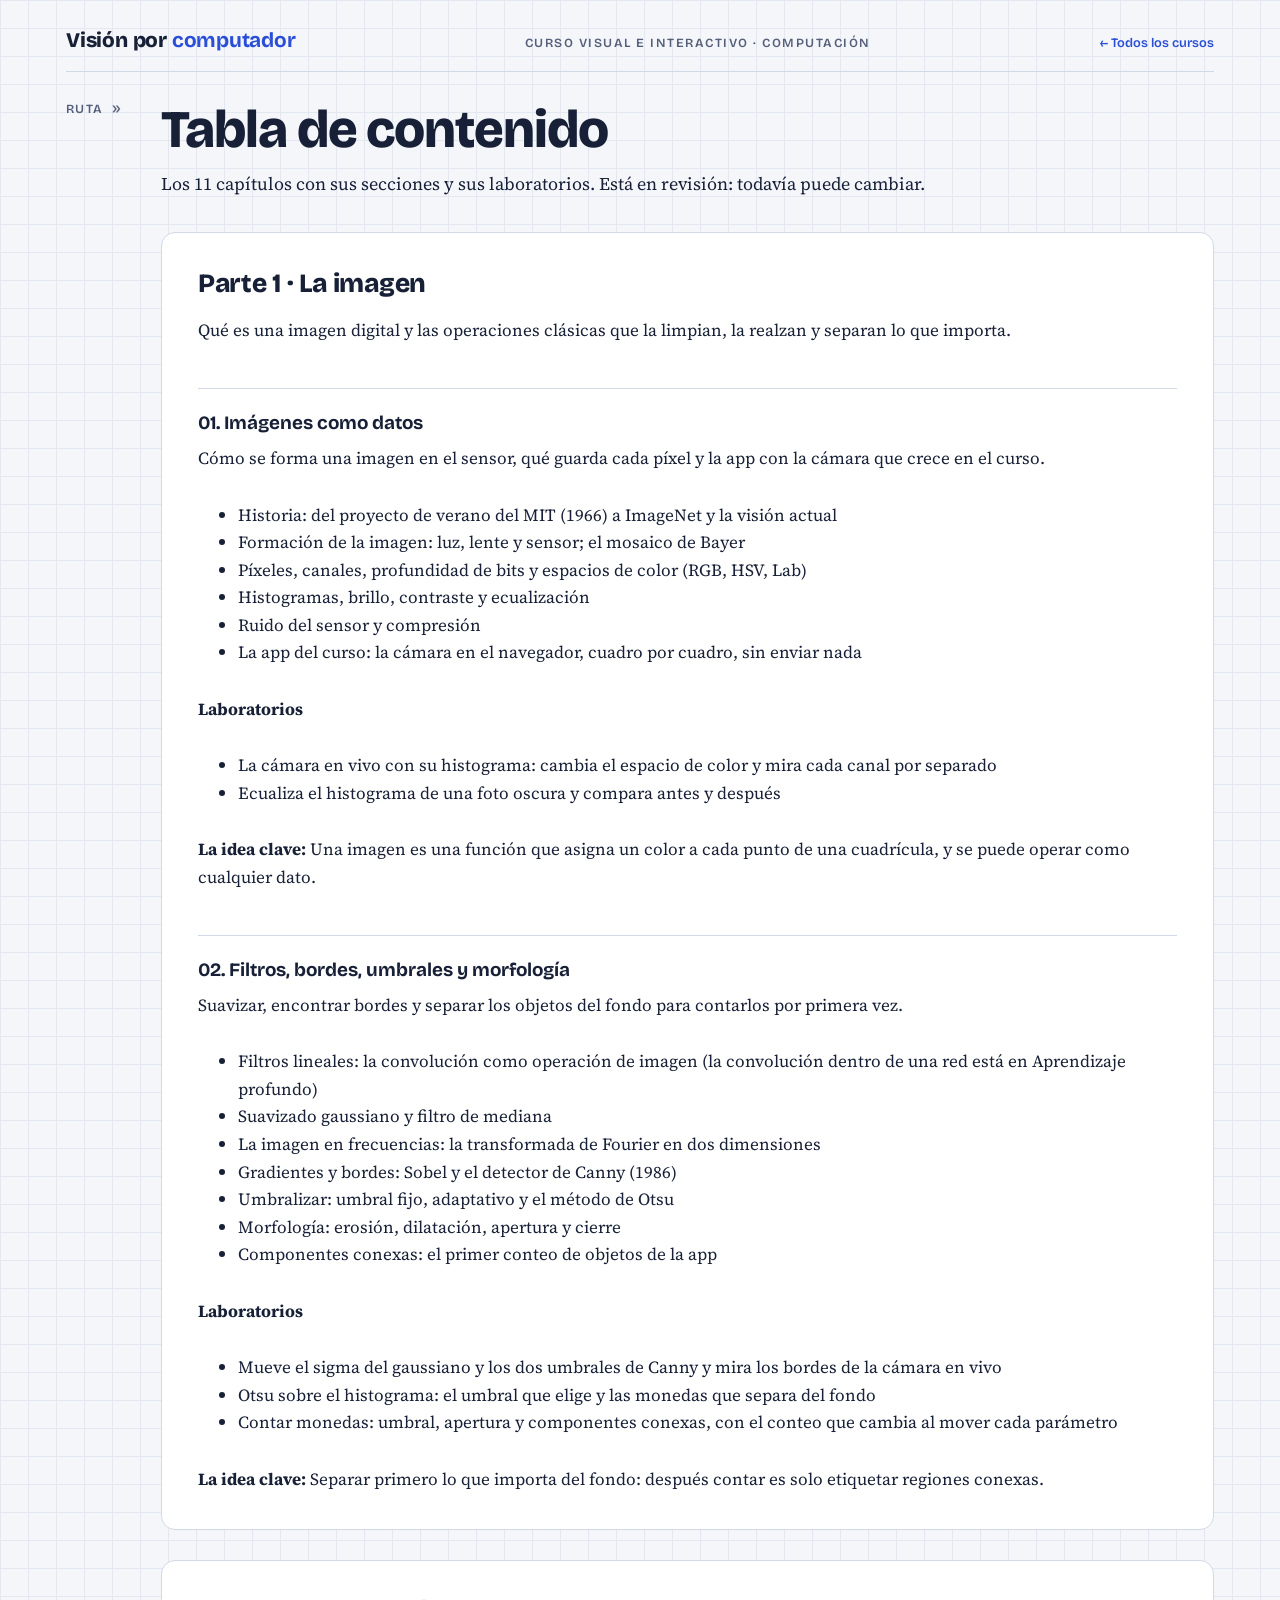
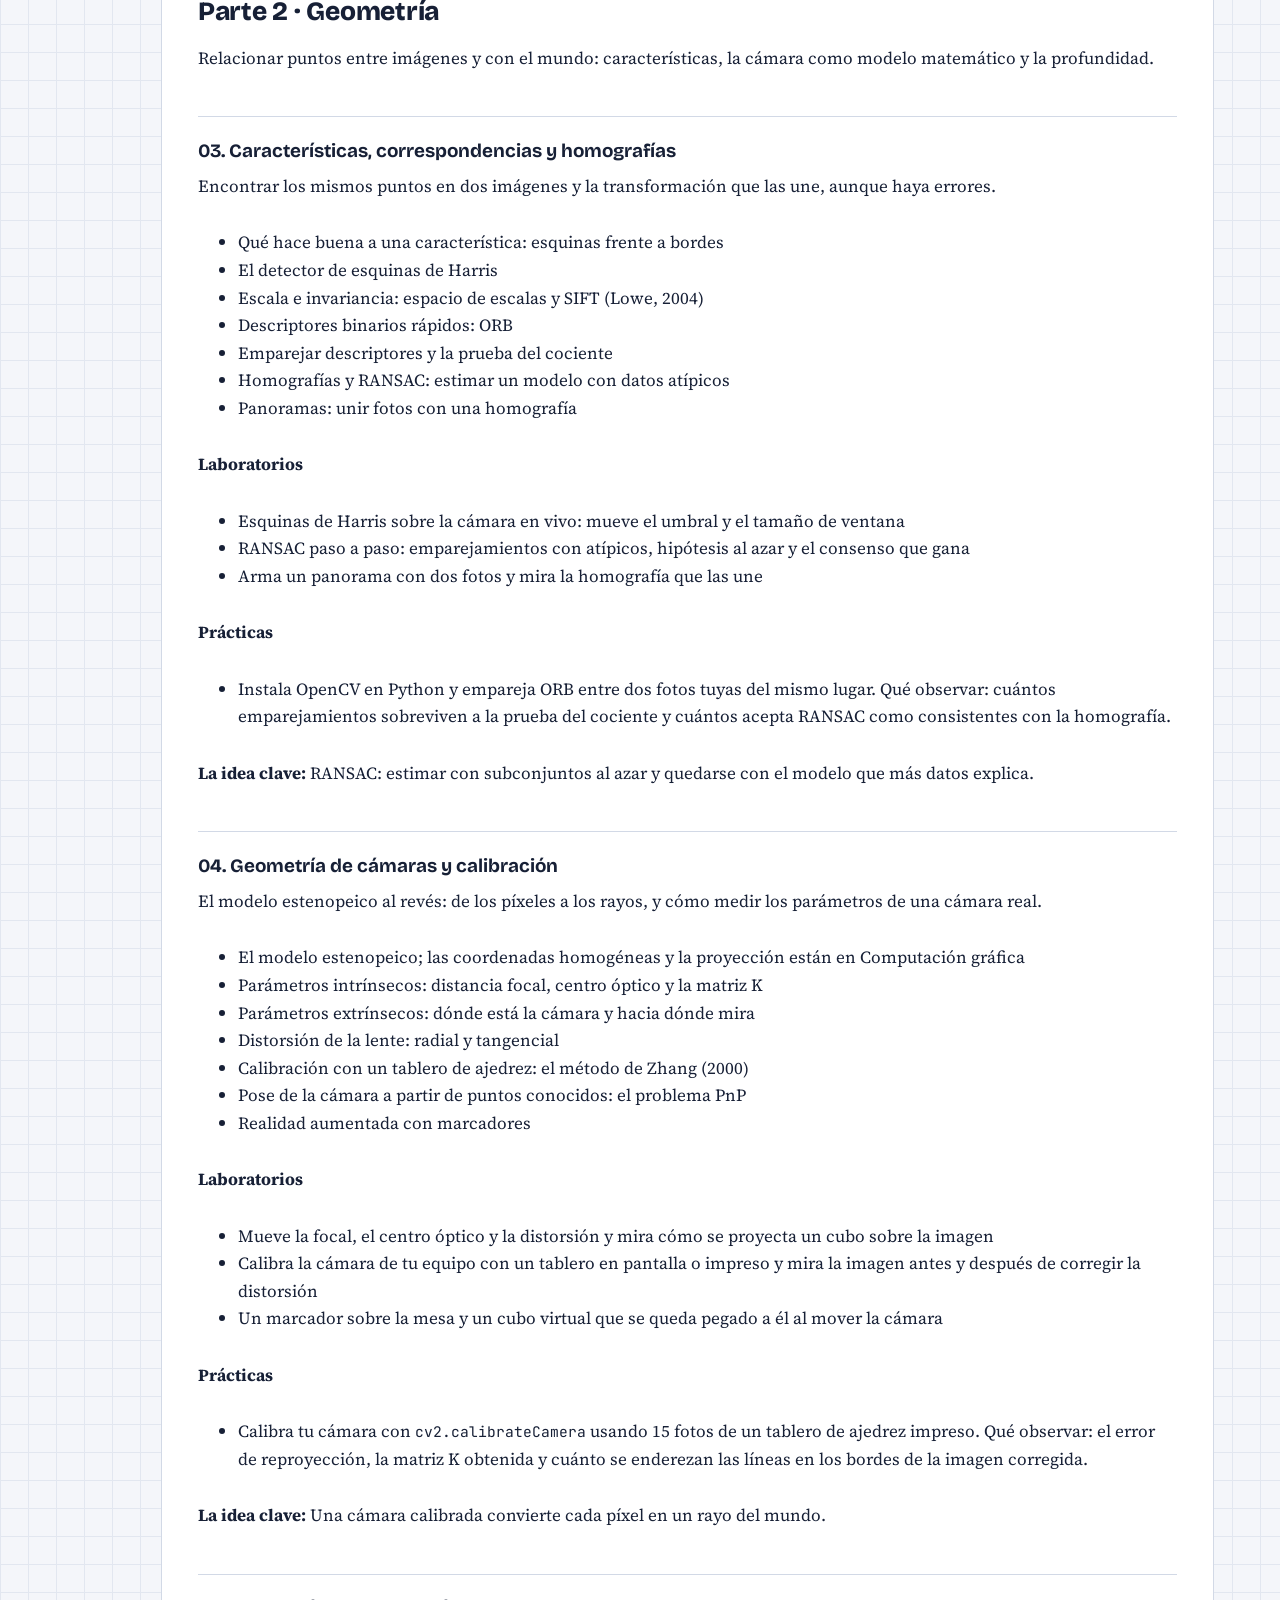
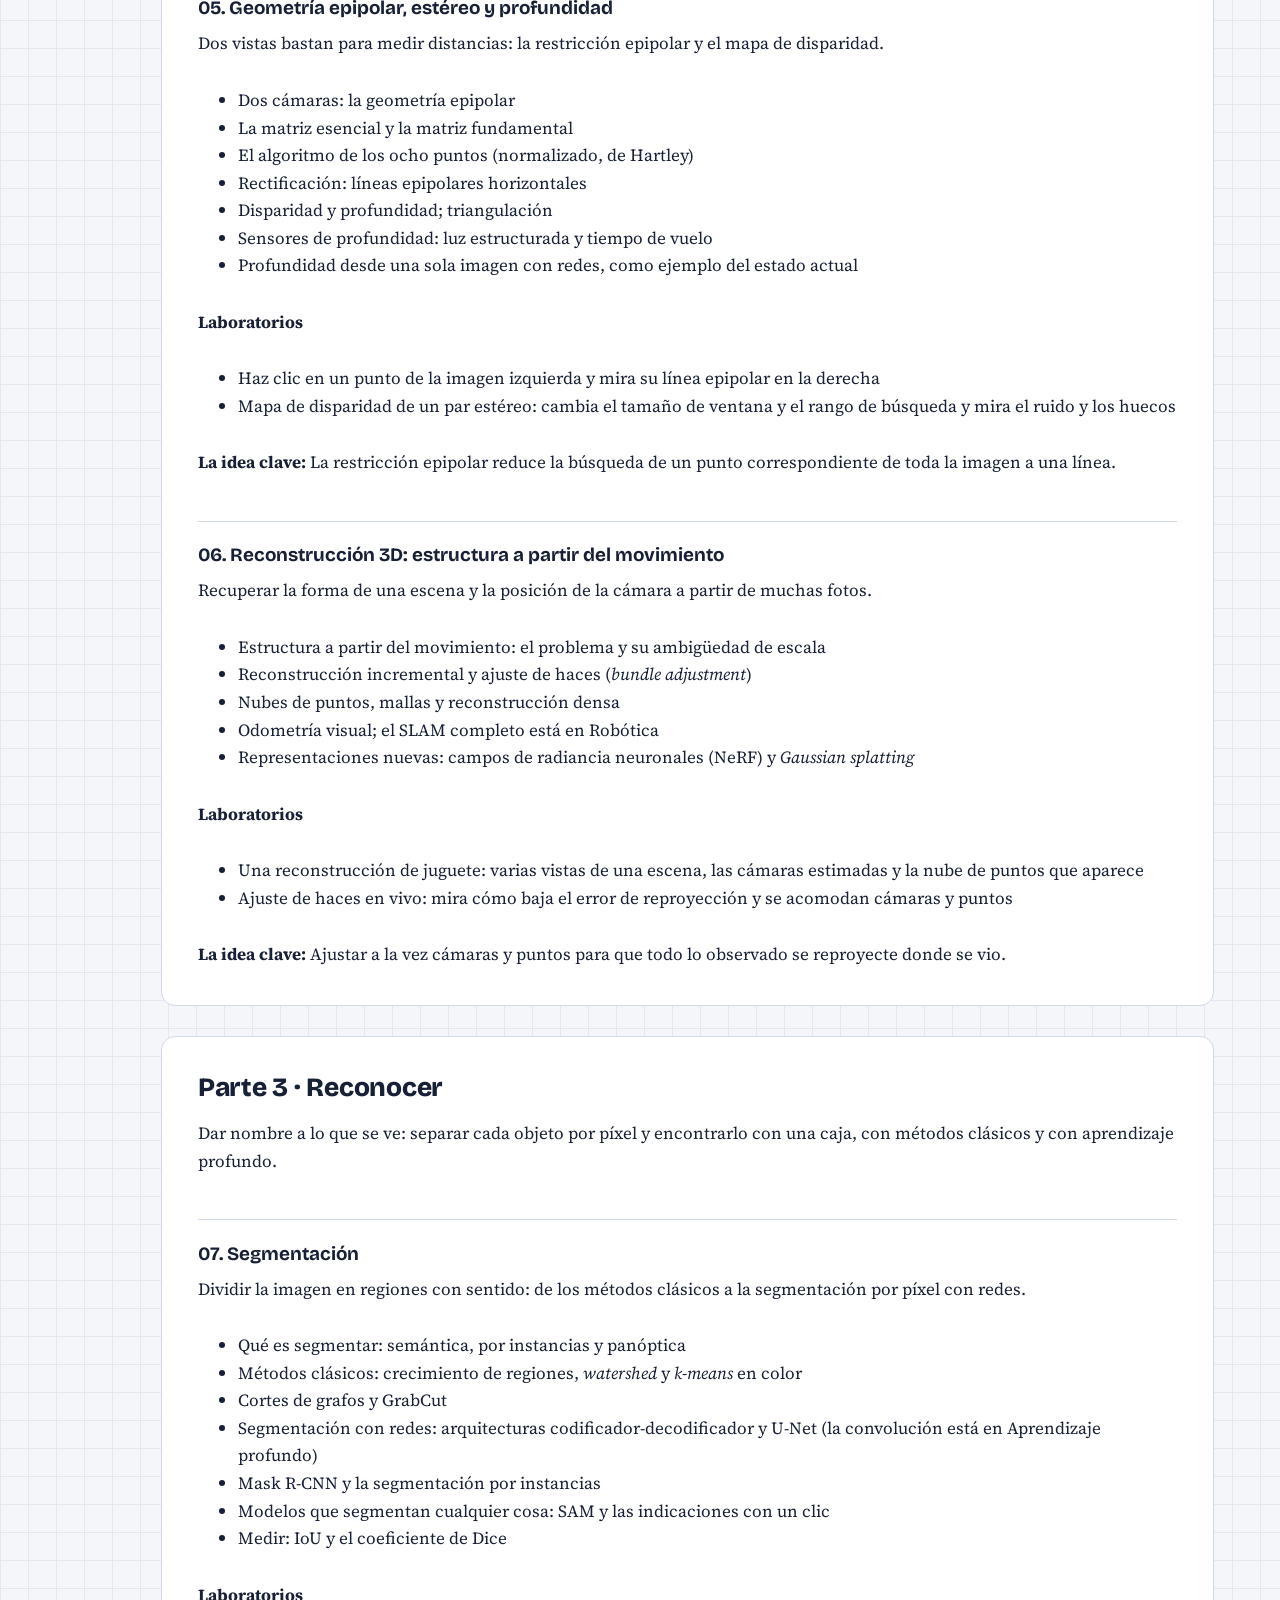
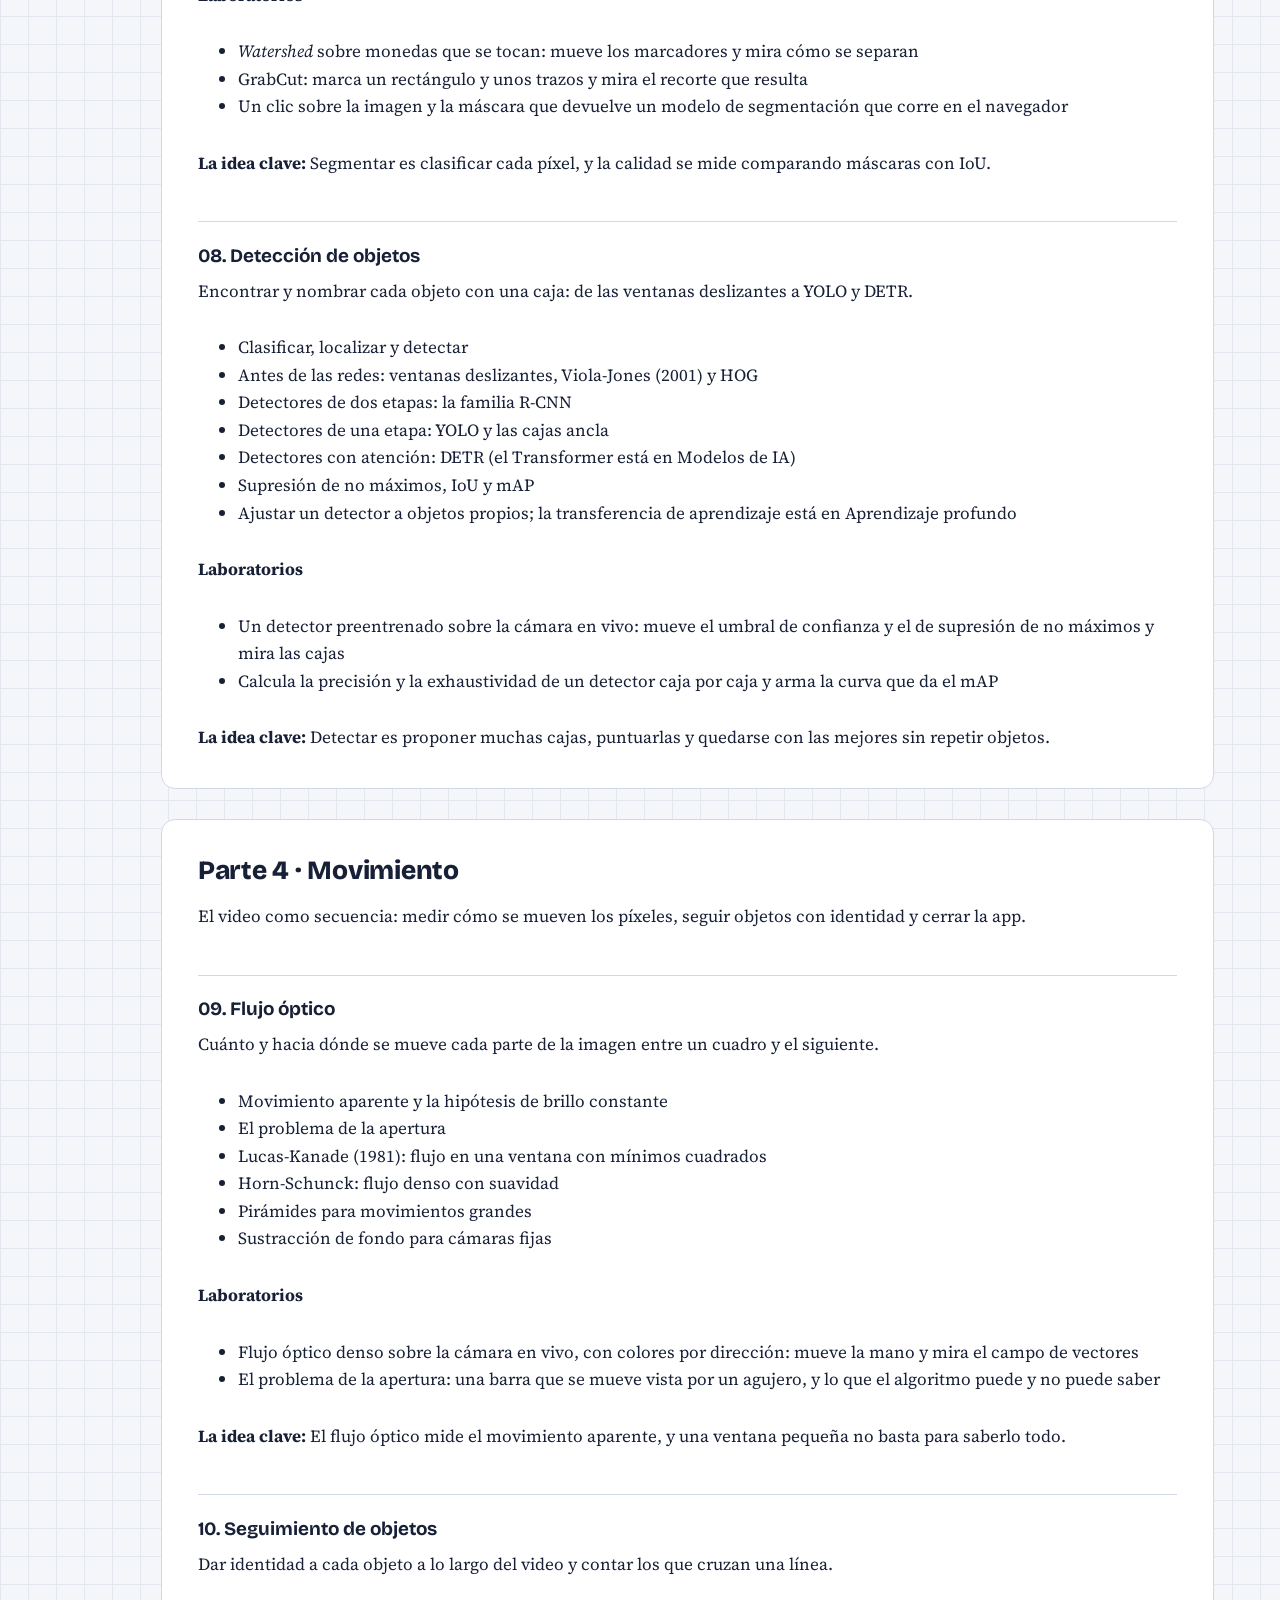
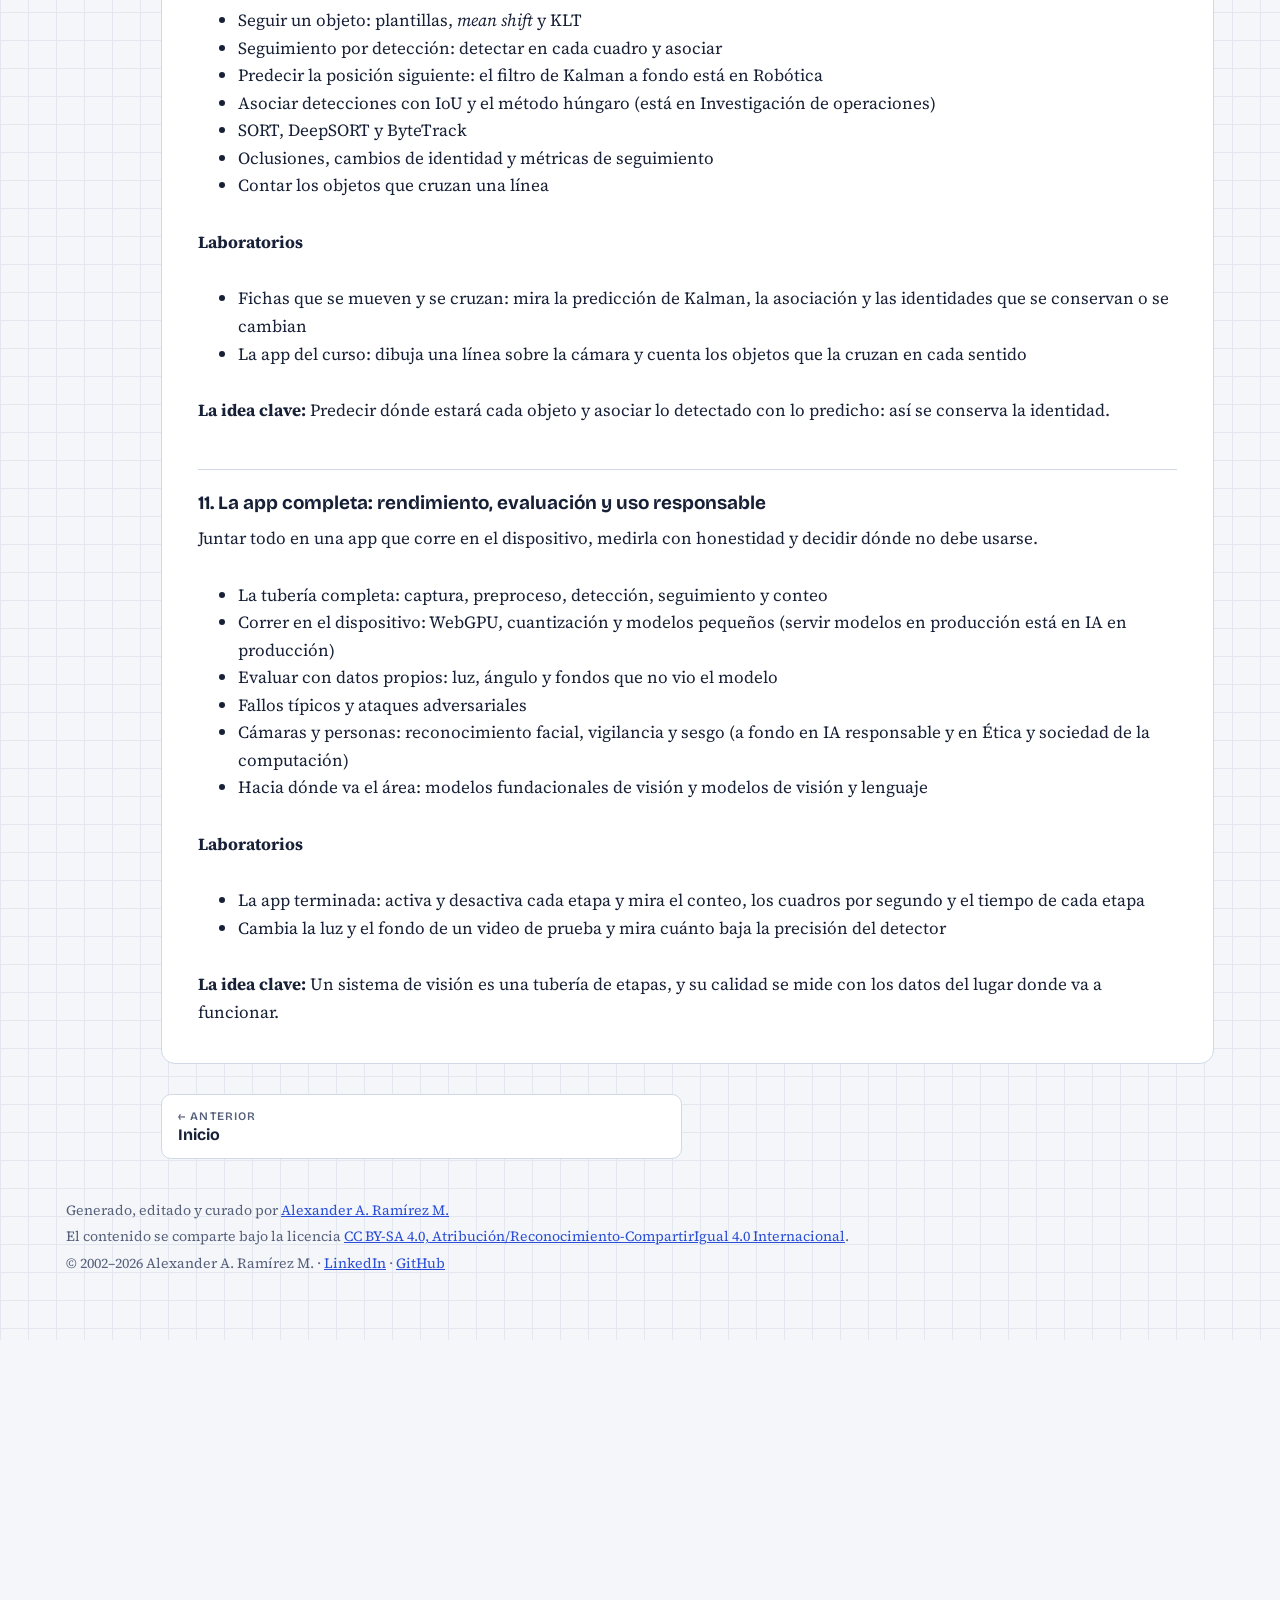
==== commit f8e5d2dd: "Pie común: autoría, licencia CC BY-SA 4.0 y año que se actualiza solo" ====
--- a/temario.html
+++ b/temario.html
@@ -36,7 +36,7 @@
 <nav class="pager" id="pager" aria-label="Capítulo anterior y siguiente"></nav>
 </main>
 </div>
-<footer><span>Curso abierto de aaramirez.github.io.</span><span>Sitio publicado: <a href="https://github.com/aaramirez/vision-por-computador" target="_blank" rel="noopener">github.com/aaramirez/vision-por-computador</a></span></footer>
+<footer><span>Generado, editado y curado por <a href="https://www.linkedin.com/in/alexander-ramirez-morales/" target="_blank" rel="noopener">Alexander A. Ramírez M.</a></span><span>El contenido se comparte bajo la licencia <a href="https://creativecommons.org/licenses/by-sa/4.0/deed.es" target="_blank" rel="noopener">CC BY-SA 4.0, Atribución/Reconocimiento-CompartirIgual 4.0 Internacional</a>.</span><span>© 2002–<span data-anio>2026</span> Alexander A. Ramírez M. · <a href="https://www.linkedin.com/in/alexander-ramirez-morales/" target="_blank" rel="noopener">LinkedIn</a> · <a href="https://github.com/aaramirez" target="_blank" rel="noopener">GitHub</a></span><script>document.querySelectorAll('[data-anio]').forEach(function (e) { e.textContent = new Date().getFullYear(); });</script></footer>
 </div>
 <script src="assets/lab.js"></script>
 
--- a/assets/style.css
+++ b/assets/style.css
@@ -40,6 +40,8 @@
 var,.v{font-family:var(--f-body);font-style:italic}
 .bf{font-weight:700;font-style:normal}
 code,.mono{font-family:var(--f-mono);font-size:.86em}
+code,pre,.mono{font-variant-ligatures:none}
+blockquote{margin:0;padding:6px 0 6px 16px;border-left:3px solid var(--line);color:var(--muted);font-style:italic}
 .hl{background:linear-gradient(transparent 58%,var(--mark) 58%);padding:0 .1em}
 .eyebrow{font-family:var(--f-display);font-weight:600;font-size:.78rem;letter-spacing:.12em;text-transform:uppercase;color:var(--muted)}
 
@@ -345,7 +347,7 @@
 .fig .t-m{fill:var(--muted)}
 .fig .t-s{font-size:11px}
 .fig .t-xs{font-size:10px;letter-spacing:.06em}
-.fig .t-mono{font-family:var(--f-mono)}
+.fig .t-mono{font-family:var(--f-mono);font-variant-ligatures:none}
 .fig .caja{fill:var(--card);stroke:var(--line);stroke-width:1.2}
 .fig .ln{stroke:var(--muted);stroke-width:1.4;fill:none}
 .fig .ln-d{stroke-dasharray:4 4}
@@ -384,7 +386,7 @@
 .lab{grid-template-columns:minmax(0,1fr)}
 .lab select{width:100%}
 .lab .opciones label{min-width:0}
-.prose code{overflow-wrap:anywhere}
+.prose code,.practica code,.investiga code,.pruebate code,.analogia code,.caso code,.ml code,.analogia a,.caso a,.ml a,.practica a,.investiga a,.pruebate a{overflow-wrap:anywhere}
 [hidden]{display:none!important}
 .lab>*{min-width:0}
 .fig .k-warm{fill:var(--warm)} .fig .s-warm{stroke:var(--warm)}
@@ -412,13 +414,24 @@
 .cmd-nota{font-size:.82rem;color:var(--muted);margin:0}
 .cmd-l{display:flex;align-items:center;gap:8px;min-width:0}
 .cmd-l code{flex:1;min-width:0;overflow-x:auto;white-space:pre;font-size:.85rem;padding:7px 9px;background:var(--card);border:1px solid var(--line);border-radius:6px}
-.cmd-c{font:.8rem var(--f-mono);color:var(--muted);padding:2px 2px 0;overflow-wrap:anywhere}
+.cmd-c{font:.8rem var(--f-mono);color:var(--muted);padding:2px 2px 0;overflow-wrap:anywhere;font-variant-ligatures:none}
 .copiar{flex:none;font:600 .74rem var(--f-display);padding:6px 10px;border:1px solid var(--line);border-radius:6px;background:var(--card);color:var(--ink);cursor:pointer}
 .copiar:hover,.copiar:focus-visible{border-color:var(--good)}
 .copiar.ok{background:var(--good);border-color:var(--good);color:var(--card)}
 .code-copia{position:relative;min-width:0}
-.code-copia pre{max-width:100%;overflow-x:auto;padding-right:84px}
-.code-copia .copiar-todo{position:absolute;top:8px;right:8px}
+.code-copia pre{max-width:100%;overflow-x:auto}
+.code-copia .copiar-todo{position:static;display:block;width:fit-content;margin:0 0 6px auto}
+.code-lineas{display:flex;flex-wrap:wrap;justify-content:flex-end;align-items:center;gap:6px;margin:0 0 6px}
+.code-lineas pre{flex:1 0 100%;margin:0;font-size:.86em;line-height:1.5;max-height:calc(30em + 18px);overflow-x:auto;overflow-y:auto;overscroll-behavior:contain;-webkit-overflow-scrolling:touch;scrollbar-width:thin;scrollbar-color:var(--muted) transparent;padding:8px 12px 8px 4px;background:var(--card);border:1px solid var(--line);border-radius:6px}
+.code-lineas pre:focus-visible{outline:2px solid var(--accent);outline-offset:2px}
+.code-lineas pre::-webkit-scrollbar{width:8px;height:8px}
+.code-lineas pre::-webkit-scrollbar-thumb{background:var(--muted);border-radius:4px}
+.code-lineas.abierto pre{max-height:none}
+.code-lineas code{font-size:1em;counter-reset:ln}
+.code-lineas .copiar-todo{margin:0}
+.code-lineas .ver-todo{font-size:.78rem}
+.code-lineas .ln{counter-increment:ln}
+.code-lineas .ln::before{content:counter(ln);display:inline-block;width:3ch;margin-right:1.5ch;text-align:right;color:var(--muted);opacity:.7;user-select:none;-webkit-user-select:none}
 
 /* ---- Libros de matemática: fórmulas, enunciados, demostraciones, ejercicios y prompts ---- */
 .math-display{display:block;max-width:100%;overflow-x:auto;overflow-y:hidden;padding:6px 2px;margin:4px 0;text-align:center}
@@ -452,6 +465,9 @@
 .indice-enunciados{list-style:none;padding:0;display:grid;gap:4px}
 .indice-enunciados a{text-decoration:none}
 
+/* ---- Aviso del curso (por ejemplo, material en proceso de curado) ---- */
+.aviso-curado{margin:0 0 16px;padding:10px 14px;border:1px solid var(--warm);border-left:4px solid var(--warm);border-radius:8px;background:var(--card);font:500 .92rem var(--f-display);color:var(--ink)}
+
 /* ---- Propio de este curso ---- */
 /* Tabla de contenido: separa cada capítulo */
 [data-page="temario"] .prose h3{margin-top:2rem;padding-top:1.4rem;border-top:1px solid var(--line)}
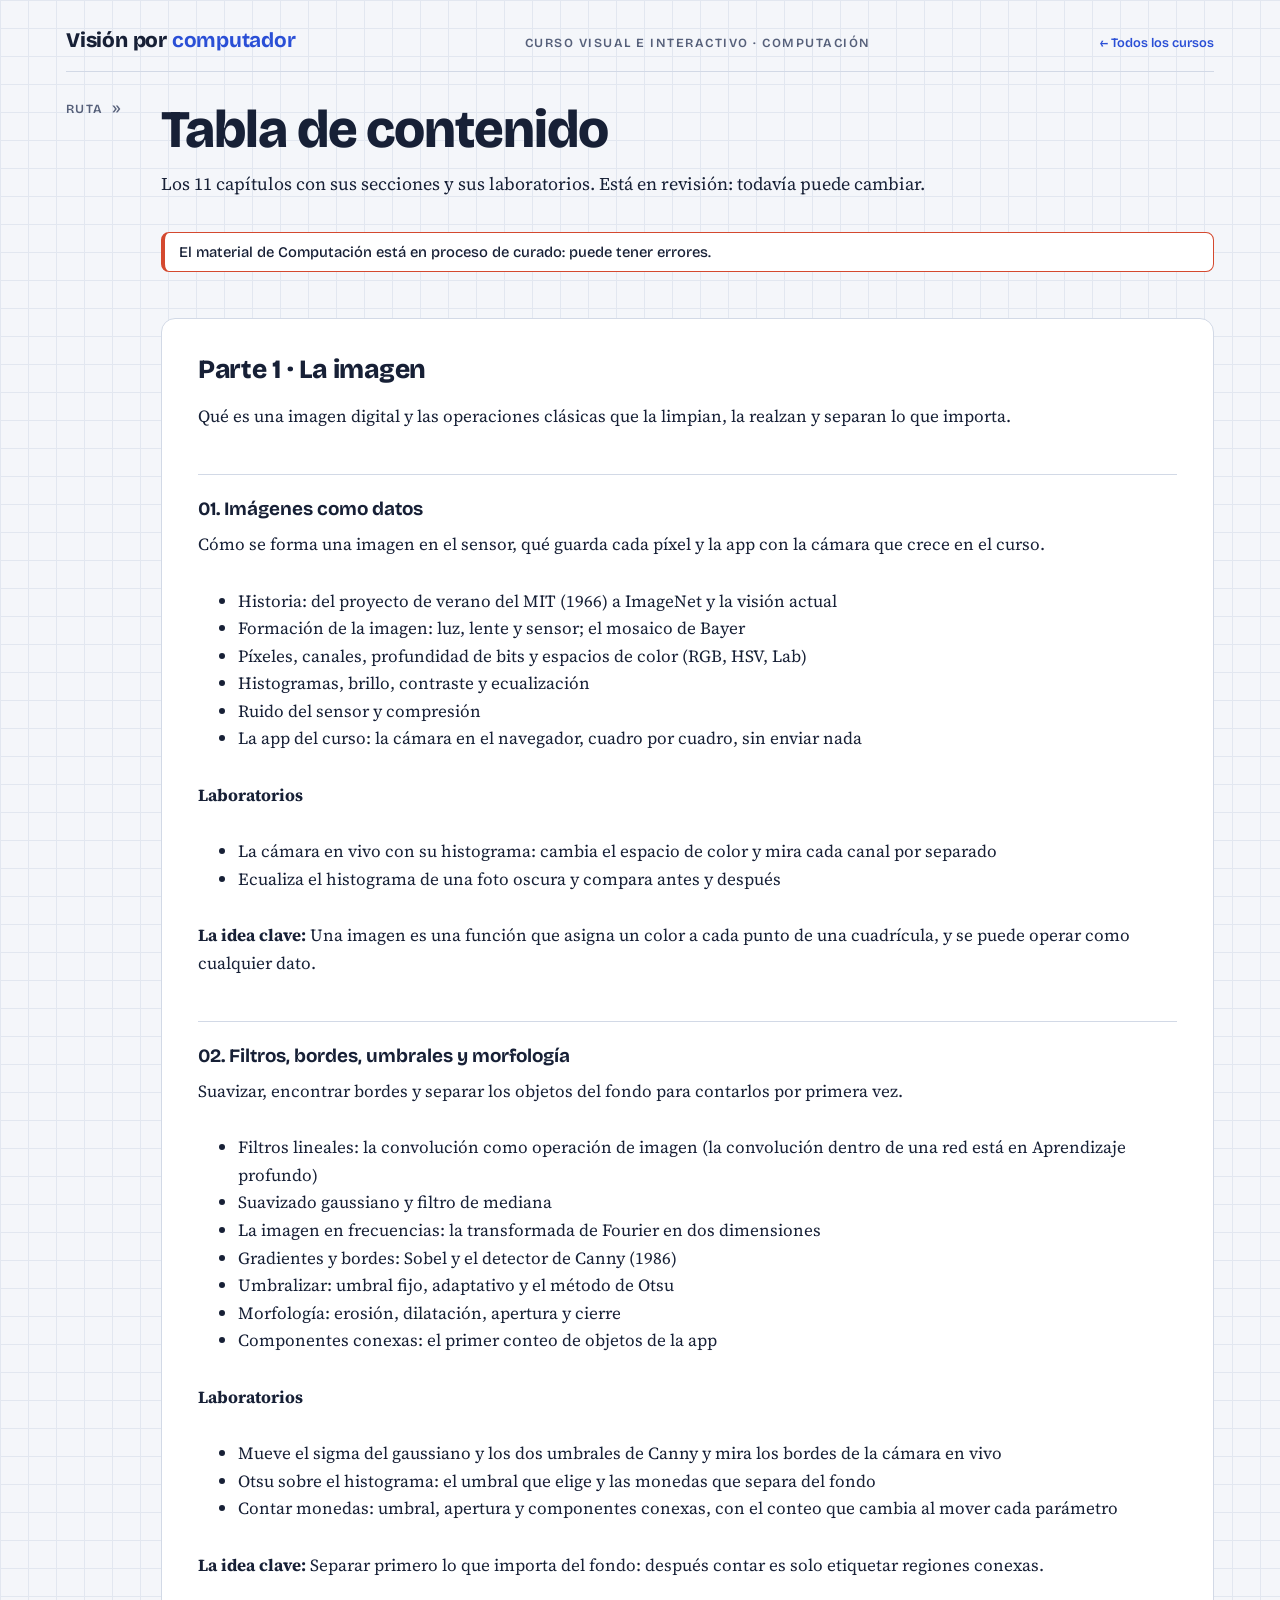
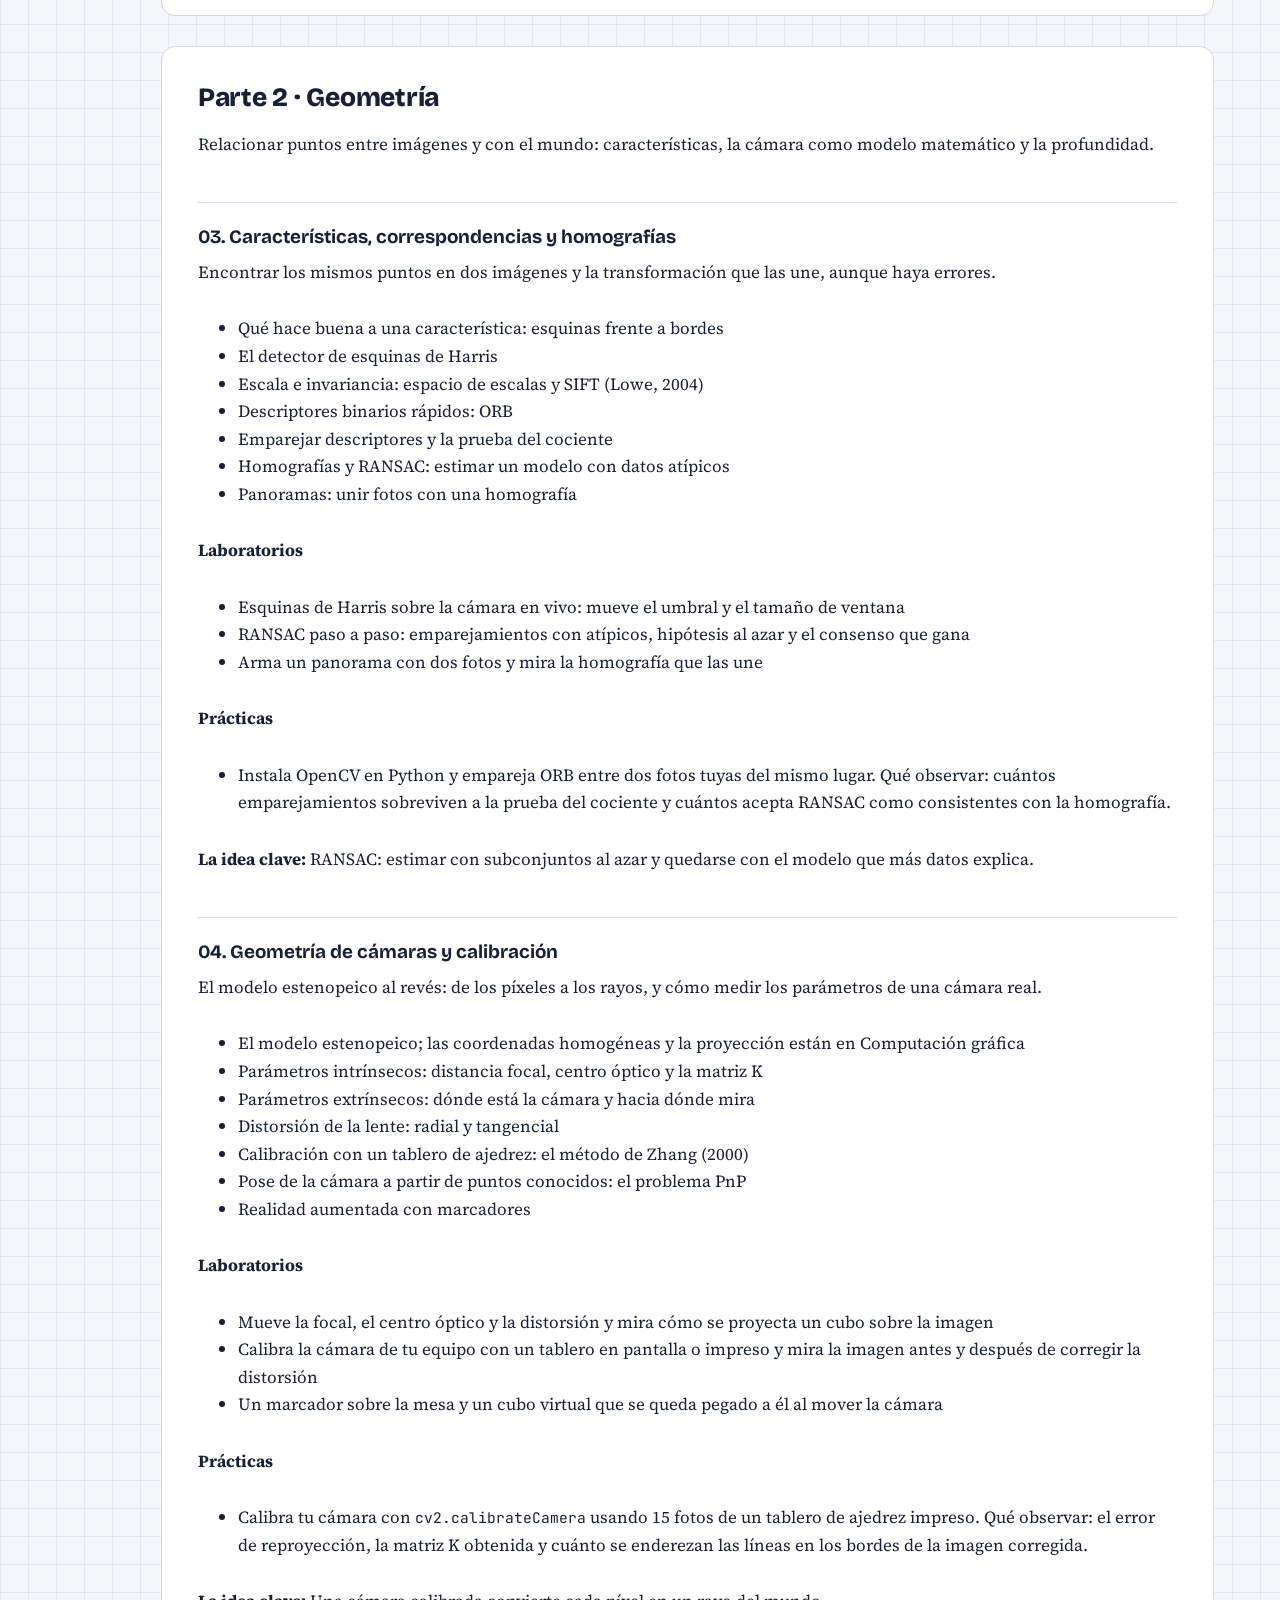
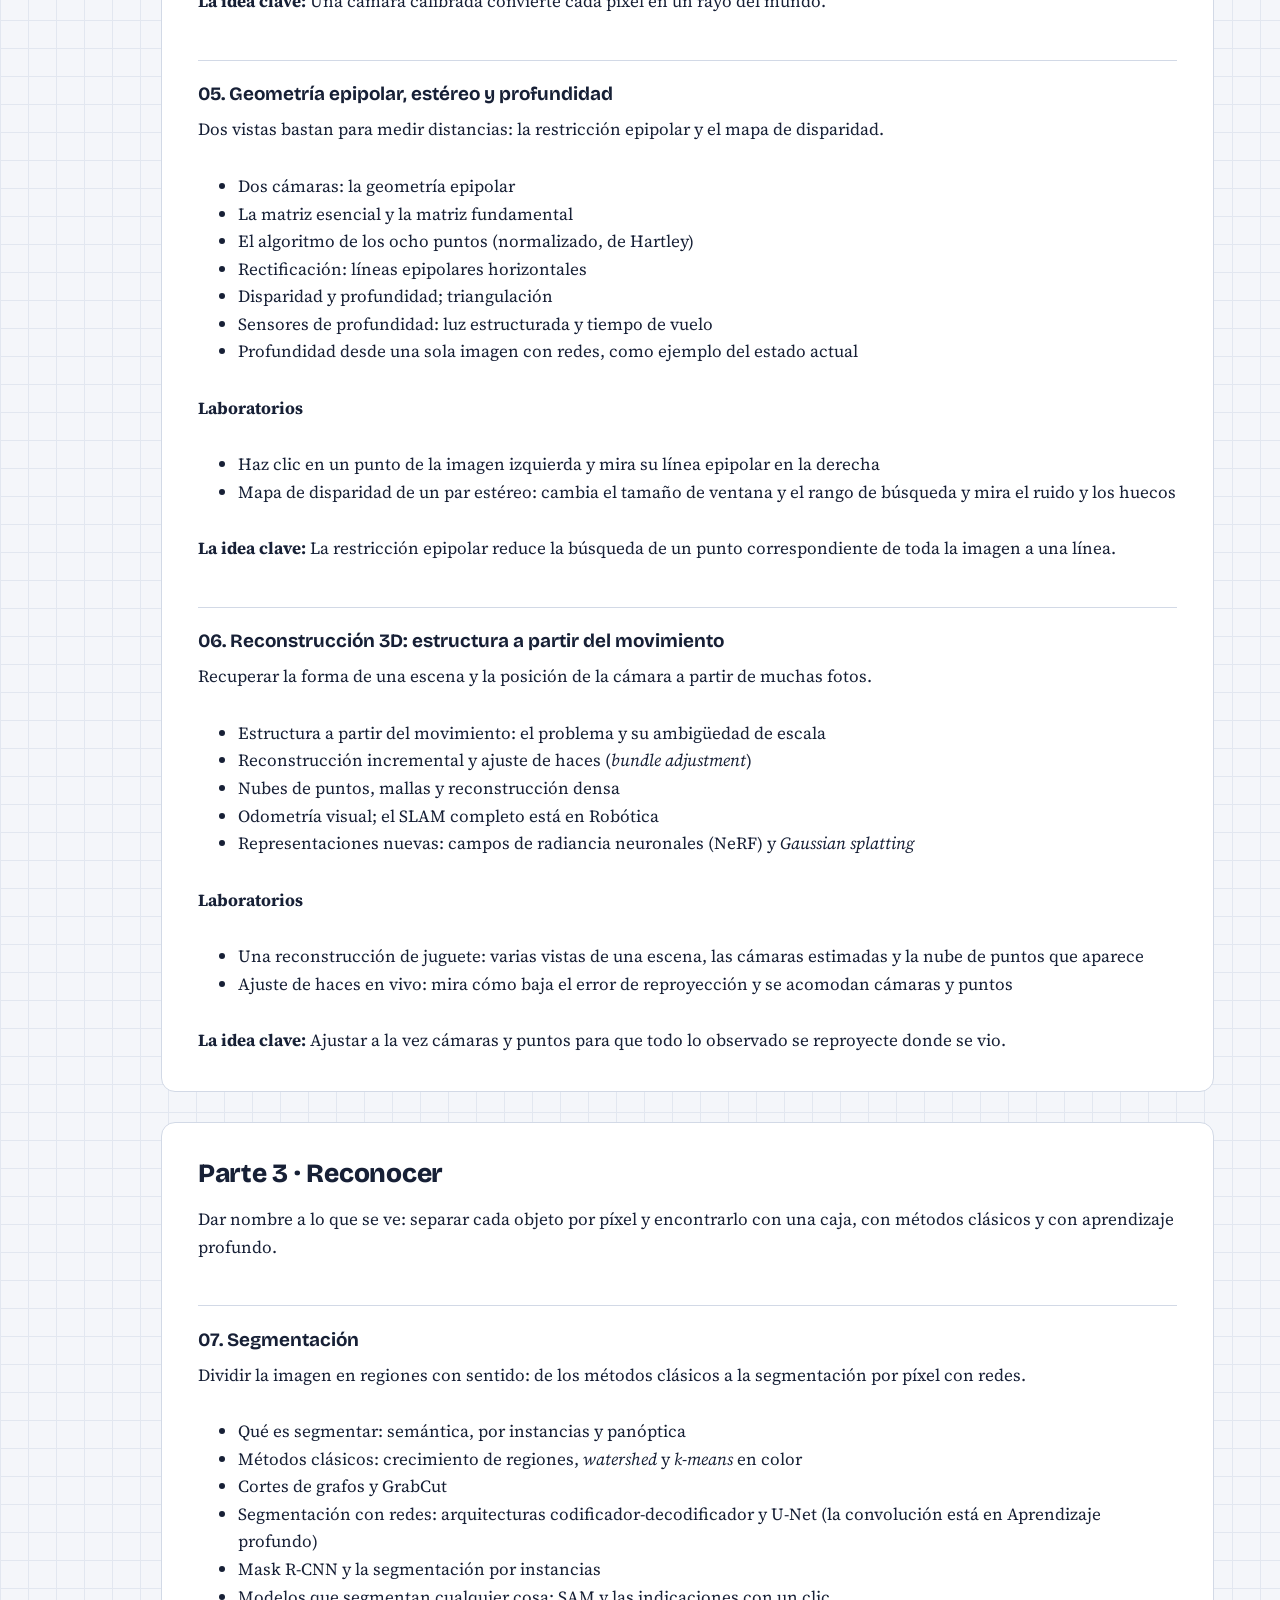
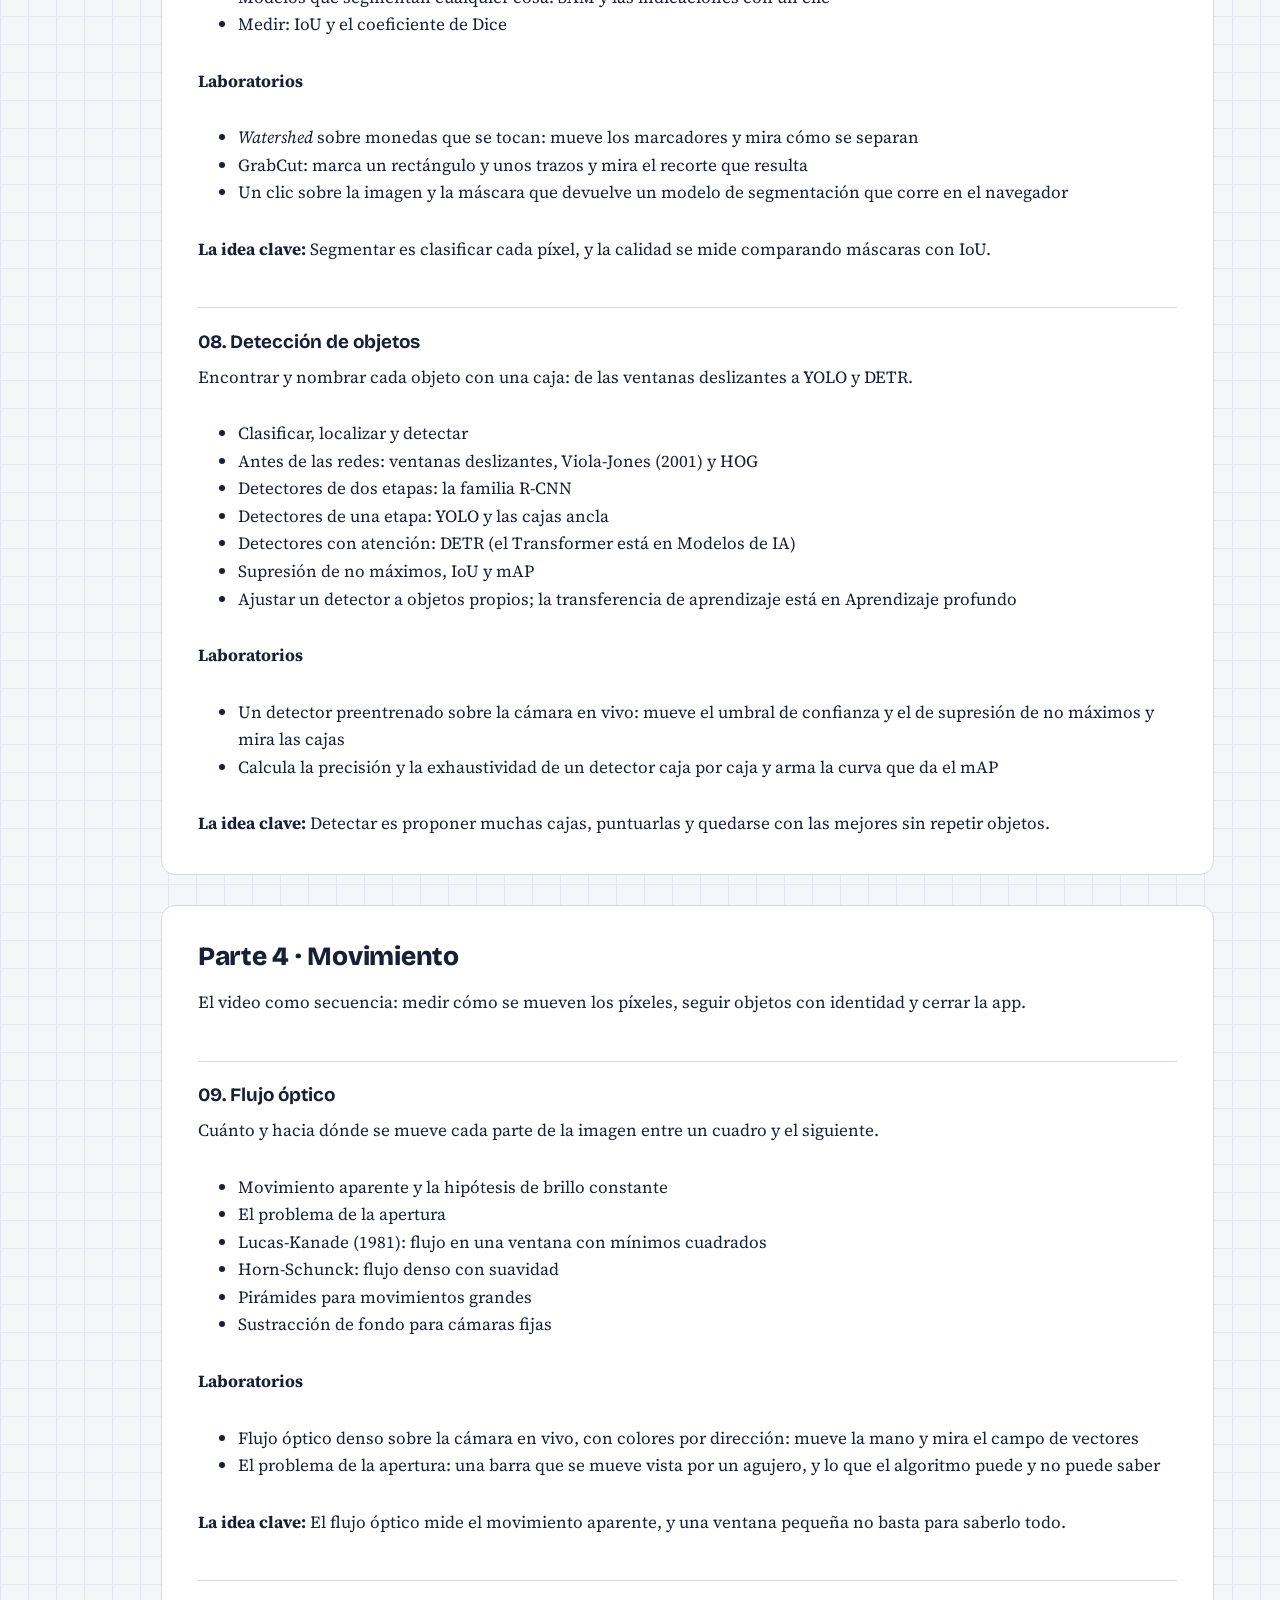
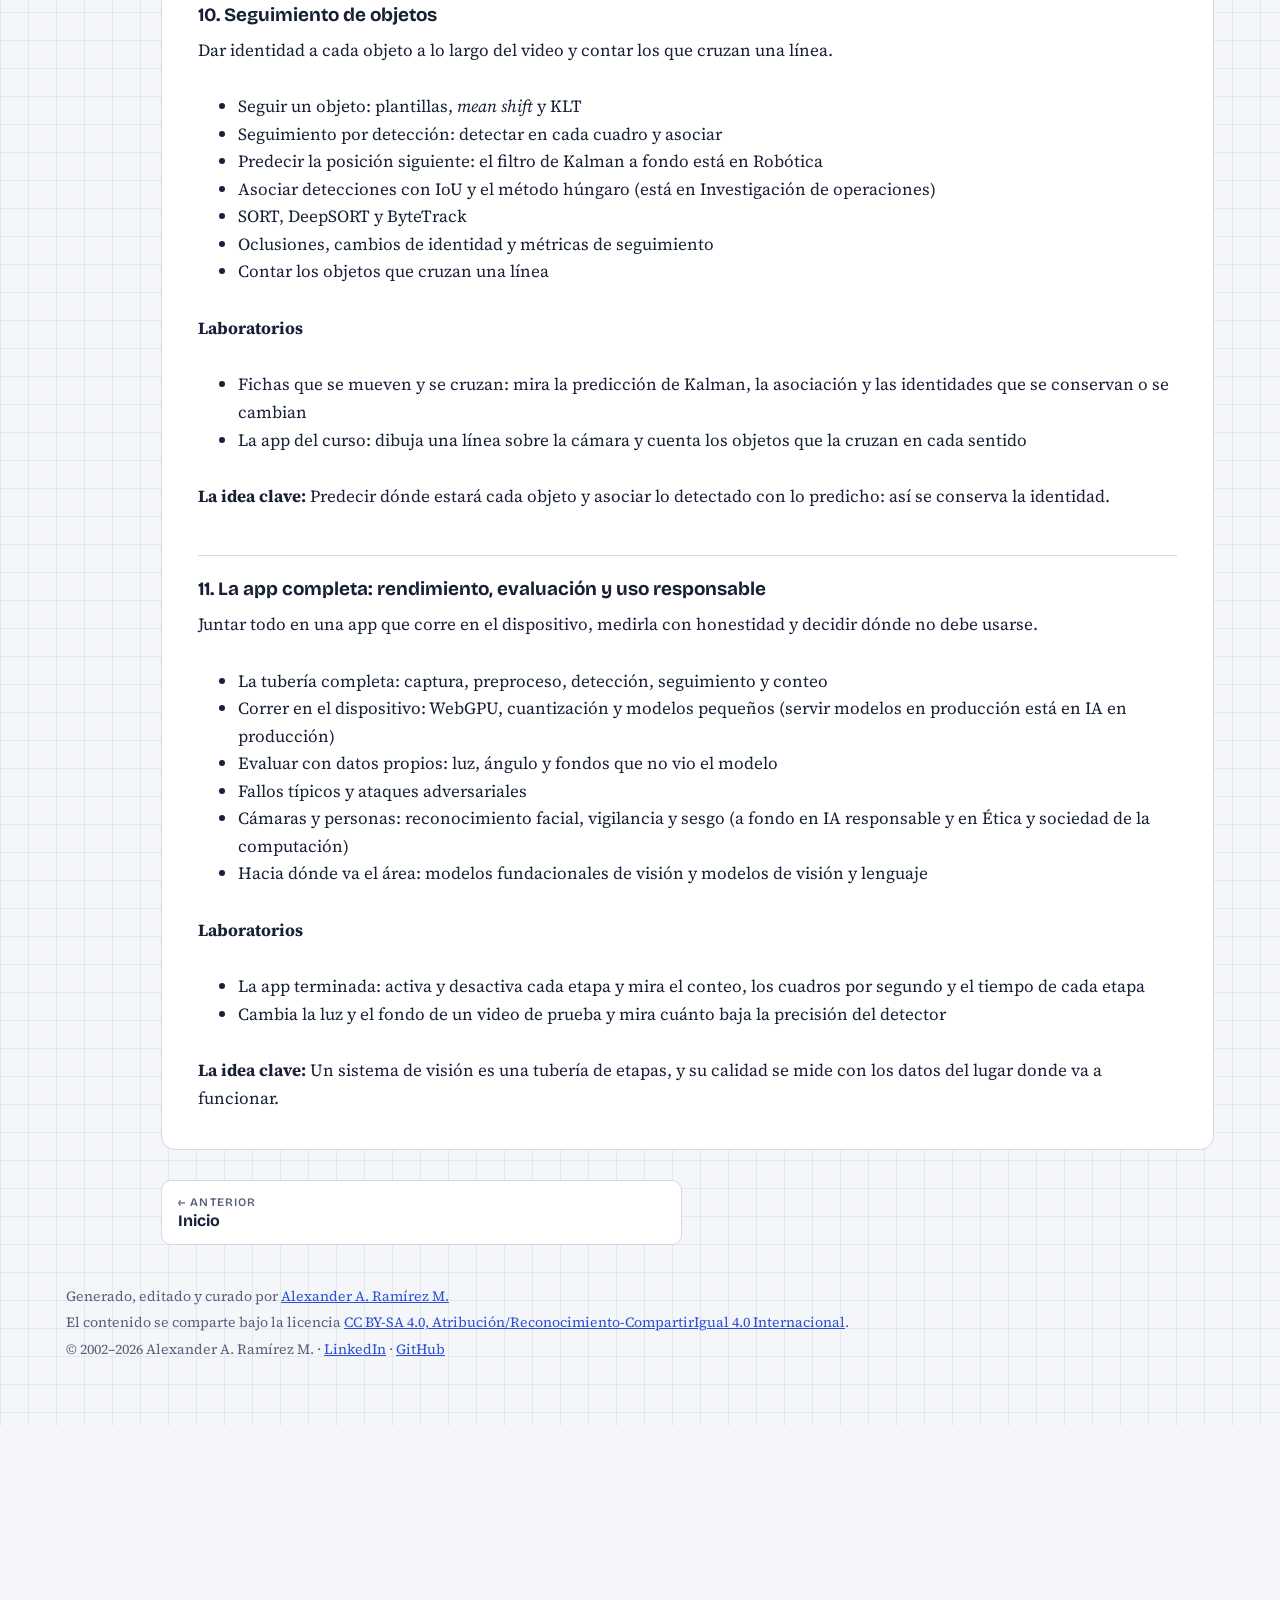
==== commit 996df9a2: "Nota: el material de Computación está en proceso de curado" ====
--- a/temario.html
+++ b/temario.html
@@ -29,6 +29,7 @@
 <nav class="toc" id="toc" aria-label="Ruta de aprendizaje"></nav>
 <main>
 <header class="page-head"><h1>Tabla de contenido</h1><p class="lede">Los 11 capítulos con sus secciones y sus laboratorios. Está en revisión: todavía puede cambiar.</p></header>
+<p class="aviso-curado" role="note">El material de Computación está en proceso de curado: puede tener errores.</p>
 <section><h2>Parte 1 · La imagen</h2><div class="prose"><p>Qué es una imagen digital y las operaciones clásicas que la limpian, la realzan y separan lo que importa.</p><h3>01. Imágenes como datos</h3><p>Cómo se forma una imagen en el sensor, qué guarda cada píxel y la app con la cámara que crece en el curso.</p><ul><li>Historia: del proyecto de verano del MIT (1966) a ImageNet y la visión actual</li><li>Formación de la imagen: luz, lente y sensor; el mosaico de Bayer</li><li>Píxeles, canales, profundidad de bits y espacios de color (RGB, HSV, Lab)</li><li>Histogramas, brillo, contraste y ecualización</li><li>Ruido del sensor y compresión</li><li>La app del curso: la cámara en el navegador, cuadro por cuadro, sin enviar nada</li></ul><p><b>Laboratorios</b></p><ul><li>La cámara en vivo con su histograma: cambia el espacio de color y mira cada canal por separado</li><li>Ecualiza el histograma de una foto oscura y compara antes y después</li></ul><p><b>La idea clave:</b> Una imagen es una función que asigna un color a cada punto de una cuadrícula, y se puede operar como cualquier dato.</p><h3>02. Filtros, bordes, umbrales y morfología</h3><p>Suavizar, encontrar bordes y separar los objetos del fondo para contarlos por primera vez.</p><ul><li>Filtros lineales: la convolución como operación de imagen (la convolución dentro de una red está en Aprendizaje profundo)</li><li>Suavizado gaussiano y filtro de mediana</li><li>La imagen en frecuencias: la transformada de Fourier en dos dimensiones</li><li>Gradientes y bordes: Sobel y el detector de Canny (1986)</li><li>Umbralizar: umbral fijo, adaptativo y el método de Otsu</li><li>Morfología: erosión, dilatación, apertura y cierre</li><li>Componentes conexas: el primer conteo de objetos de la app</li></ul><p><b>Laboratorios</b></p><ul><li>Mueve el sigma del gaussiano y los dos umbrales de Canny y mira los bordes de la cámara en vivo</li><li>Otsu sobre el histograma: el umbral que elige y las monedas que separa del fondo</li><li>Contar monedas: umbral, apertura y componentes conexas, con el conteo que cambia al mover cada parámetro</li></ul><p><b>La idea clave:</b> Separar primero lo que importa del fondo: después contar es solo etiquetar regiones conexas.</p></div></section>
 <section><h2>Parte 2 · Geometría</h2><div class="prose"><p>Relacionar puntos entre imágenes y con el mundo: características, la cámara como modelo matemático y la profundidad.</p><h3>03. Características, correspondencias y homografías</h3><p>Encontrar los mismos puntos en dos imágenes y la transformación que las une, aunque haya errores.</p><ul><li>Qué hace buena a una característica: esquinas frente a bordes</li><li>El detector de esquinas de Harris</li><li>Escala e invariancia: espacio de escalas y SIFT (Lowe, 2004)</li><li>Descriptores binarios rápidos: ORB</li><li>Emparejar descriptores y la prueba del cociente</li><li>Homografías y RANSAC: estimar un modelo con datos atípicos</li><li>Panoramas: unir fotos con una homografía</li></ul><p><b>Laboratorios</b></p><ul><li>Esquinas de Harris sobre la cámara en vivo: mueve el umbral y el tamaño de ventana</li><li>RANSAC paso a paso: emparejamientos con atípicos, hipótesis al azar y el consenso que gana</li><li>Arma un panorama con dos fotos y mira la homografía que las une</li></ul><p><b>Prácticas</b></p><ul><li>Instala OpenCV en Python y empareja ORB entre dos fotos tuyas del mismo lugar. Qué observar: cuántos emparejamientos sobreviven a la prueba del cociente y cuántos acepta RANSAC como consistentes con la homografía.</li></ul><p><b>La idea clave:</b> RANSAC: estimar con subconjuntos al azar y quedarse con el modelo que más datos explica.</p><h3>04. Geometría de cámaras y calibración</h3><p>El modelo estenopeico al revés: de los píxeles a los rayos, y cómo medir los parámetros de una cámara real.</p><ul><li>El modelo estenopeico; las coordenadas homogéneas y la proyección están en Computación gráfica</li><li>Parámetros intrínsecos: distancia focal, centro óptico y la matriz K</li><li>Parámetros extrínsecos: dónde está la cámara y hacia dónde mira</li><li>Distorsión de la lente: radial y tangencial</li><li>Calibración con un tablero de ajedrez: el método de Zhang (2000)</li><li>Pose de la cámara a partir de puntos conocidos: el problema PnP</li><li>Realidad aumentada con marcadores</li></ul><p><b>Laboratorios</b></p><ul><li>Mueve la focal, el centro óptico y la distorsión y mira cómo se proyecta un cubo sobre la imagen</li><li>Calibra la cámara de tu equipo con un tablero en pantalla o impreso y mira la imagen antes y después de corregir la distorsión</li><li>Un marcador sobre la mesa y un cubo virtual que se queda pegado a él al mover la cámara</li></ul><p><b>Prácticas</b></p><ul><li>Calibra tu cámara con <code>cv2.calibrateCamera</code> usando 15 fotos de un tablero de ajedrez impreso. Qué observar: el error de reproyección, la matriz K obtenida y cuánto se enderezan las líneas en los bordes de la imagen corregida.</li></ul><p><b>La idea clave:</b> Una cámara calibrada convierte cada píxel en un rayo del mundo.</p><h3>05. Geometría epipolar, estéreo y profundidad</h3><p>Dos vistas bastan para medir distancias: la restricción epipolar y el mapa de disparidad.</p><ul><li>Dos cámaras: la geometría epipolar</li><li>La matriz esencial y la matriz fundamental</li><li>El algoritmo de los ocho puntos (normalizado, de Hartley)</li><li>Rectificación: líneas epipolares horizontales</li><li>Disparidad y profundidad; triangulación</li><li>Sensores de profundidad: luz estructurada y tiempo de vuelo</li><li>Profundidad desde una sola imagen con redes, como ejemplo del estado actual</li></ul><p><b>Laboratorios</b></p><ul><li>Haz clic en un punto de la imagen izquierda y mira su línea epipolar en la derecha</li><li>Mapa de disparidad de un par estéreo: cambia el tamaño de ventana y el rango de búsqueda y mira el ruido y los huecos</li></ul><p><b>La idea clave:</b> La restricción epipolar reduce la búsqueda de un punto correspondiente de toda la imagen a una línea.</p><h3>06. Reconstrucción 3D: estructura a partir del movimiento</h3><p>Recuperar la forma de una escena y la posición de la cámara a partir de muchas fotos.</p><ul><li>Estructura a partir del movimiento: el problema y su ambigüedad de escala</li><li>Reconstrucción incremental y ajuste de haces (<i>bundle adjustment</i>)</li><li>Nubes de puntos, mallas y reconstrucción densa</li><li>Odometría visual; el SLAM completo está en Robótica</li><li>Representaciones nuevas: campos de radiancia neuronales (NeRF) y <i>Gaussian splatting</i></li></ul><p><b>Laboratorios</b></p><ul><li>Una reconstrucción de juguete: varias vistas de una escena, las cámaras estimadas y la nube de puntos que aparece</li><li>Ajuste de haces en vivo: mira cómo baja el error de reproyección y se acomodan cámaras y puntos</li></ul><p><b>La idea clave:</b> Ajustar a la vez cámaras y puntos para que todo lo observado se reproyecte donde se vio.</p></div></section>
 <section><h2>Parte 3 · Reconocer</h2><div class="prose"><p>Dar nombre a lo que se ve: separar cada objeto por píxel y encontrarlo con una caja, con métodos clásicos y con aprendizaje profundo.</p><h3>07. Segmentación</h3><p>Dividir la imagen en regiones con sentido: de los métodos clásicos a la segmentación por píxel con redes.</p><ul><li>Qué es segmentar: semántica, por instancias y panóptica</li><li>Métodos clásicos: crecimiento de regiones, <i>watershed</i> y <i>k-means</i> en color</li><li>Cortes de grafos y GrabCut</li><li>Segmentación con redes: arquitecturas codificador-decodificador y U-Net (la convolución está en Aprendizaje profundo)</li><li>Mask R-CNN y la segmentación por instancias</li><li>Modelos que segmentan cualquier cosa: SAM y las indicaciones con un clic</li><li>Medir: IoU y el coeficiente de Dice</li></ul><p><b>Laboratorios</b></p><ul><li><i>Watershed</i> sobre monedas que se tocan: mueve los marcadores y mira cómo se separan</li><li>GrabCut: marca un rectángulo y unos trazos y mira el recorte que resulta</li><li>Un clic sobre la imagen y la máscara que devuelve un modelo de segmentación que corre en el navegador</li></ul><p><b>La idea clave:</b> Segmentar es clasificar cada píxel, y la calidad se mide comparando máscaras con IoU.</p><h3>08. Detección de objetos</h3><p>Encontrar y nombrar cada objeto con una caja: de las ventanas deslizantes a YOLO y DETR.</p><ul><li>Clasificar, localizar y detectar</li><li>Antes de las redes: ventanas deslizantes, Viola-Jones (2001) y HOG</li><li>Detectores de dos etapas: la familia R-CNN</li><li>Detectores de una etapa: YOLO y las cajas ancla</li><li>Detectores con atención: DETR (el Transformer está en Modelos de IA)</li><li>Supresión de no máximos, IoU y mAP</li><li>Ajustar un detector a objetos propios; la transferencia de aprendizaje está en Aprendizaje profundo</li></ul><p><b>Laboratorios</b></p><ul><li>Un detector preentrenado sobre la cámara en vivo: mueve el umbral de confianza y el de supresión de no máximos y mira las cajas</li><li>Calcula la precisión y la exhaustividad de un detector caja por caja y arma la curva que da el mAP</li></ul><p><b>La idea clave:</b> Detectar es proponer muchas cajas, puntuarlas y quedarse con las mejores sin repetir objetos.</p></div></section>
